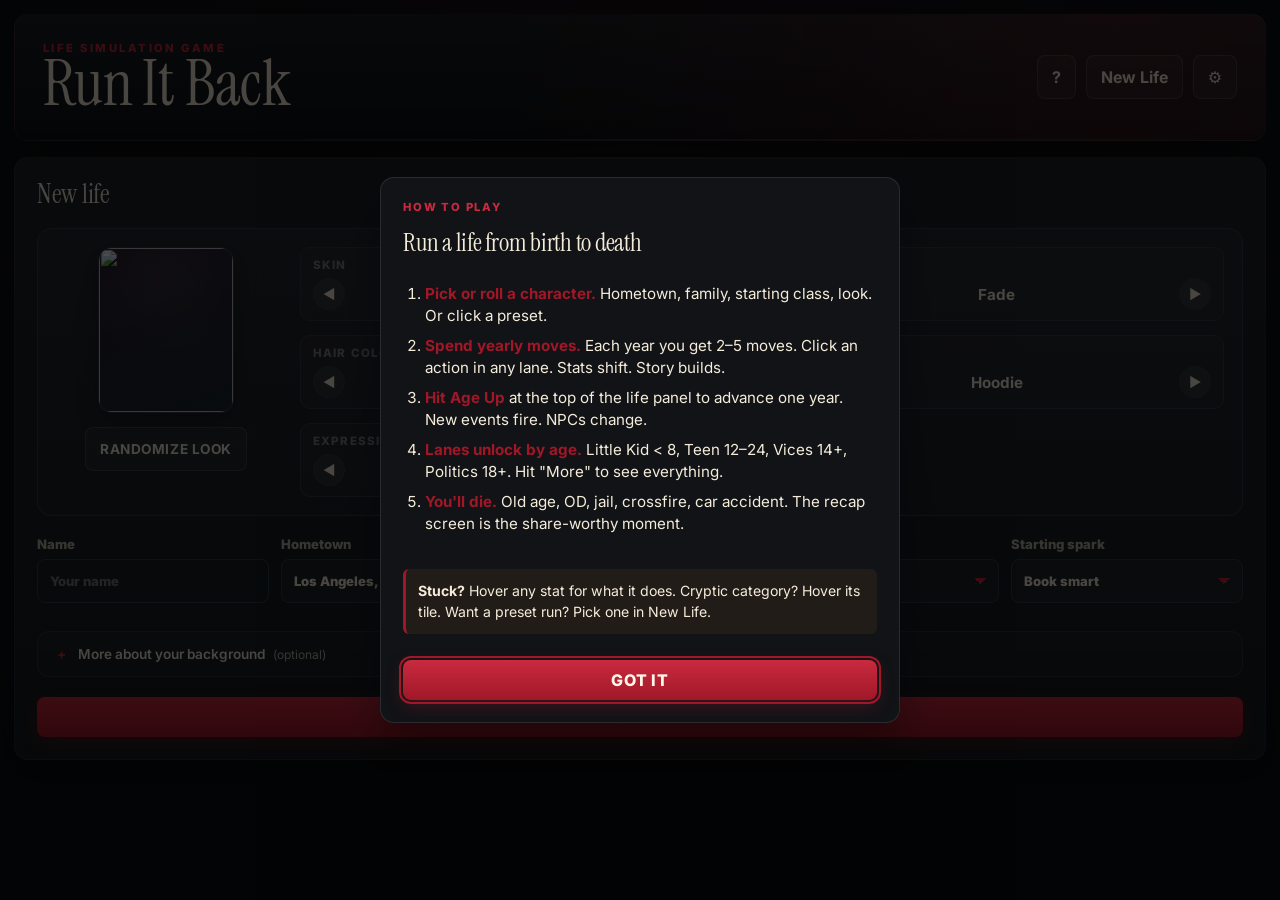
==== index.html @ e343f0e3 "init: Run It Back life-sim source Vanilla JS browser game (~16K LOC single file + new traits.js modu" ====
<!doctype html>
<html lang="en">
  <head>
    <meta charset="utf-8" />
    <meta name="viewport" content="width=device-width, initial-scale=1" />
    <meta name="theme-color" content="#181c20" />
    <link rel="manifest" href="manifest.webmanifest" />
    <link rel="apple-touch-icon" href="data:image/svg+xml;utf8,<svg xmlns='http://www.w3.org/2000/svg' viewBox='0 0 512 512'><rect width='512' height='512' fill='%23181c20'/><text x='256' y='320' text-anchor='middle' font-family='Georgia,serif' font-size='320' fill='%23e07a3a'>R</text></svg>" />
    <title>Run It Back</title>
    <link rel="preconnect" href="https://fonts.googleapis.com" />
    <link rel="preconnect" href="https://fonts.gstatic.com" crossorigin />
    <link rel="stylesheet" href="https://fonts.googleapis.com/css2?family=Instrument+Serif:ital@0;1&family=Inter:wght@400;500;600;700;800;900&display=swap" />
    <link rel="stylesheet" href="styles.css?v=run-it-back-1" />
  </head>
  <body>
    <div class="title-cinematic" id="titleCinematic" aria-hidden="true">
      <div class="title-cinematic-inner">
        <svg class="title-logo" viewBox="0 0 200 200" xmlns="http://www.w3.org/2000/svg" aria-hidden="true">
          <circle cx="100" cy="100" r="92" fill="none" stroke="#e07a3a" stroke-width="3" />
          <circle cx="100" cy="100" r="70" fill="none" stroke="#e07a3a" stroke-width="1.5" opacity="0.45" />
          <path d="M 60 130 L 100 60 L 140 130 Z" fill="none" stroke="#e07a3a" stroke-width="3" stroke-linejoin="round" />
          <circle cx="100" cy="100" r="6" fill="#e07a3a" />
        </svg>
        <p class="title-kicker">A life simulator</p>
        <h1 class="title-big">Run It Back</h1>
        <p class="title-sub">Spawn anywhere. Live til death. Screenshot it.</p>
      </div>
    </div>

    <main class="desktop-game" aria-label="Run It Back game">
      <header class="game-header">
        <div>
          <p id="statusLine">Life simulation game</p>
          <h1>Run It Back</h1>
        </div>
        <div class="header-actions">
          <button class="ghost" id="howToBtn" type="button" title="How to play" aria-label="How to play">?</button>
          <button class="ghost" id="resetBtn" type="button" title="Start a new life">New Life</button>
          <button class="ghost" id="settingsBtn" type="button" title="Settings" aria-label="Settings">⚙</button>
        </div>
      </header>

      <dialog id="howToDialog" class="how-to-dialog">
        <div class="dialog-body">
          <p class="kicker">How to play</p>
          <h2>Run a life from birth to death</h2>
          <ol class="how-to-steps">
            <li><strong>Pick or roll a character.</strong> Hometown, family, starting class, look. Or click a preset.</li>
            <li><strong>Spend yearly moves.</strong> Each year you get 2–5 moves. Click an action in any lane. Stats shift. Story builds.</li>
            <li><strong>Hit Age Up</strong> at the top of the life panel to advance one year. New events fire. NPCs change.</li>
            <li><strong>Lanes unlock by age.</strong> Little Kid &lt; 8, Teen 12–24, Vices 14+, Politics 18+. Hit "More" to see everything.</li>
            <li><strong>You'll die.</strong> Old age, OD, jail, crossfire, car accident. The recap screen is the share-worthy moment.</li>
          </ol>
          <p class="how-to-tip"><strong>Stuck?</strong> Hover any stat for what it does. Cryptic category? Hover its tile. Want a preset run? Pick one in New Life.</p>
          <form method="dialog" style="margin-top: 14px;">
            <button type="submit" class="primary wide">Got it</button>
          </form>
        </div>
      </dialog>

      <div class="first-year-hint" id="firstYearHint" hidden>
        <p>You're 0 years old. Click any action below to spend a move. Hit <strong>Age Up</strong> when you're ready for next year.</p>
        <button type="button" class="ghost" id="dismissHint">Got it</button>
      </div>

      <form class="creator board-card" id="creator">
        <div class="creator-copy">
          <h2>New life</h2>
        </div>

        <div class="creator-stage">
          <div class="creator-preview">
            <div class="portrait preview-portrait" id="previewPortrait" aria-hidden="true">
              <img class="portrait-img" id="previewPortraitImg" alt="" />
            </div>
            <button type="button" class="ghost randomize-btn" id="randomizeBtn" title="Randomize appearance">Randomize look</button>
          </div>

          <div class="creator-cyclers">
            <div class="cycler" data-input="skinInput">
              <p class="cycler-label">Skin</p>
              <div class="cycler-row">
                <button type="button" class="cycler-arrow" data-dir="-1" aria-label="Previous skin">◀</button>
                <span class="cycler-value" data-value-for="skinInput">Warm tan</span>
                <button type="button" class="cycler-arrow" data-dir="1" aria-label="Next skin">▶</button>
              </div>
            </div>
            <div class="cycler" data-input="hairInput">
              <p class="cycler-label">Hair</p>
              <div class="cycler-row">
                <button type="button" class="cycler-arrow" data-dir="-1" aria-label="Previous hair">◀</button>
                <span class="cycler-value" data-value-for="hairInput">Fade</span>
                <button type="button" class="cycler-arrow" data-dir="1" aria-label="Next hair">▶</button>
              </div>
            </div>
            <div class="cycler" data-input="hairColorInput">
              <p class="cycler-label">Hair color</p>
              <div class="cycler-row">
                <button type="button" class="cycler-arrow" data-dir="-1" aria-label="Previous hair color">◀</button>
                <span class="cycler-value" data-value-for="hairColorInput">Black plum</span>
                <button type="button" class="cycler-arrow" data-dir="1" aria-label="Next hair color">▶</button>
              </div>
            </div>
            <div class="cycler" data-input="outfitInput">
              <p class="cycler-label">Outfit</p>
              <div class="cycler-row">
                <button type="button" class="cycler-arrow" data-dir="-1" aria-label="Previous outfit">◀</button>
                <span class="cycler-value" data-value-for="outfitInput">Hoodie</span>
                <button type="button" class="cycler-arrow" data-dir="1" aria-label="Next outfit">▶</button>
              </div>
            </div>
            <div class="cycler" data-input="expressionInput">
              <p class="cycler-label">Expression</p>
              <div class="cycler-row">
                <button type="button" class="cycler-arrow" data-dir="-1" aria-label="Previous expression">◀</button>
                <span class="cycler-value" data-value-for="expressionInput">Chill</span>
                <button type="button" class="cycler-arrow" data-dir="1" aria-label="Next expression">▶</button>
              </div>
            </div>
          </div>
        </div>

        <div class="creator-fields">
          <label>
            Name
            <input id="nameInput" maxlength="18" placeholder="Your name" autocomplete="off" />
          </label>
          <label>
            Hometown
            <select id="homeInput">
              <optgroup label="USA">
                <option>Los Angeles, CA</option>
                <option>Hollywood, Los Angeles</option>
                <option>Compton, CA</option>
                <option>New York City, NY</option>
                <option>Brooklyn, NY</option>
                <option>The Bronx, NY</option>
                <option>Chicago, IL</option>
                <option>South Side, Chicago</option>
                <option>Atlanta, GA</option>
                <option>Miami, FL</option>
                <option>Houston, TX</option>
                <option>Las Vegas, NV</option>
                <option>Skid Row, Los Angeles</option>
              </optgroup>
              <optgroup label="Latin America">
                <option>Mexico City, Mexico</option>
                <option>Medellín, Colombia</option>
                <option>Rio de Janeiro, Brazil</option>
              </optgroup>
              <optgroup label="Europe">
                <option>London, UK</option>
                <option>Paris, France</option>
              </optgroup>
              <optgroup label="Asia & Middle East">
                <option>Tokyo, Japan</option>
                <option>Seoul, South Korea</option>
                <option>Dubai, UAE</option>
              </optgroup>
            </select>
          </label>
          <label>
            Identity
            <select id="identityInput">
              <option>Guy</option>
              <option>Girl</option>
              <option>Trans guy</option>
              <option>Trans girl</option>
              <option>Nonbinary</option>
              <option>Genderfluid</option>
              <option>Figuring it out</option>
            </select>
          </label>
          <label>
            Starting hand
            <select id="classInput">
              <option value="random">Roll the dice</option>
              <option value="nepo">Silver Spoon (trust fund baby)</option>
              <option value="comfortable">Comfortable (stable)</option>
              <option value="working">Working Class (real ones)</option>
              <option value="struggling">Struggling (broke, tight family)</option>
              <option value="survival">Survival (no safety net)</option>
            </select>
          </label>
          <label>
            Starting spark
            <select id="focusInput">
              <option value="smarts">Book smart</option>
              <option value="happiness">Sunny mood</option>
              <option value="health">Athletic</option>
              <option value="looks">Good looking</option>
              <option value="discipline">Disciplined</option>
            </select>
          </label>
        </div>

        <details class="creator-more">
          <summary>More about your background <span class="more-hint">(optional)</span></summary>
          <div class="creator-fields creator-fields-more">
          <label>
            Faith
            <select id="religionInput">
              <option value="none">None / Agnostic</option>
              <option value="christian">Christian</option>
              <option value="catholic">Catholic</option>
              <option value="muslim">Muslim</option>
              <option value="jewish">Jewish</option>
              <option value="hindu">Hindu</option>
              <option value="buddhist">Buddhist</option>
              <option value="spiritual">Spiritual / Not religious</option>
              <option value="atheist">Atheist</option>
            </select>
          </label>
          <label>
            Heritage
            <select id="heritageInput">
              <option value="mixed">Mixed / Don't say</option>
              <option value="black">Black / African-American</option>
              <option value="latino">Latino / Hispanic</option>
              <option value="white">White / European</option>
              <option value="east-asian">East Asian</option>
              <option value="south-asian">South Asian</option>
              <option value="middle-eastern">Middle Eastern / Arab</option>
              <option value="indigenous">Indigenous</option>
              <option value="caribbean">Caribbean</option>
              <option value="african">African (first-gen)</option>
            </select>
          </label>
          <label>
            Mom's work
            <select id="momJobInput">
              <option value="random">Roll</option>
              <option value="teacher">Teacher</option>
              <option value="nurse">Nurse</option>
              <option value="lawyer">Lawyer</option>
              <option value="entrepreneur">Entrepreneur</option>
              <option value="artist">Artist / Creative</option>
              <option value="executive">Corporate executive</option>
              <option value="service">Service worker</option>
              <option value="stay-home">Stay-at-home</option>
              <option value="absent">Absent</option>
            </select>
          </label>
          <label>
            Dad's work
            <select id="dadJobInput">
              <option value="random">Roll</option>
              <option value="laborer">Laborer / Trades</option>
              <option value="cop">Cop / Military</option>
              <option value="doctor">Doctor</option>
              <option value="entrepreneur">Entrepreneur</option>
              <option value="musician">Musician / Performer</option>
              <option value="executive">Corporate executive</option>
              <option value="service">Service worker</option>
              <option value="hustler">Street hustler</option>
              <option value="absent">Absent</option>
            </select>
          </label>
          </div>
        </details>

        <!-- hidden selects mirroring cycler values -->
        <div class="visually-hidden" aria-hidden="true">
          <select id="skinInput">
            <option value="skin-1">Warm tan</option>
            <option value="skin-2">Deep brown</option>
            <option value="skin-3">Golden brown</option>
            <option value="skin-4">Light peach</option>
            <option value="skin-5">Olive</option>
          </select>
          <select id="hairInput">
            <option value="fade">Fade</option>
            <option value="curls">Curls</option>
            <option value="bob">Bob</option>
            <option value="locs">Locs</option>
            <option value="buzz">Buzz</option>
            <option value="waves">Waves</option>
          </select>
          <select id="hairColorInput">
            <option value="#251927">Black plum</option>
            <option value="#1a1210">Jet black</option>
            <option value="#6b3f28">Brown</option>
            <option value="#c8923e">Blonde</option>
            <option value="#b54657">Red</option>
            <option value="#6f78ff">Blue</option>
          </select>
          <select id="outfitInput">
            <option value="hoodie">Hoodie</option>
            <option value="streetwear">Streetwear</option>
            <option value="preppy">Preppy</option>
            <option value="goth">Goth</option>
            <option value="sport">Sport</option>
            <option value="suit">Suit</option>
          </select>
          <select id="expressionInput">
            <option value="chill">Chill</option>
            <option value="smile">Smile</option>
            <option value="smirk">Smirk</option>
            <option value="serious">Serious</option>
            <option value="spark">Sparkly</option>
            <option value="oof">OOF (Roblox)</option>
            <option value="sigma">Sigma stare</option>
            <option value="cooked">Cooked</option>
            <option value="npc">NPC</option>
            <option value="caught">Caught in 4K</option>
            <option value="silly">Silly</option>
            <option value="evil">Evil</option>
            <option value="ltaken">L taken</option>
            <option value="sleepy">Sleepy</option>
          </select>
        </div>

        <button class="primary wide" type="submit">Begin Life</button>
      </form>

      <section class="play dashboard" id="play" hidden>
        <div class="first-life-hint" id="firstLifeHint" hidden>
          <strong>New here?</strong>
          <span>You get 5 moves per year. Pick actions from the categories below, then hit <em>Age Up</em>. Click any stat (Health, Smarts, etc.) to filter actions for that lane.</span>
          <button type="button" class="hint-close" id="firstLifeHintClose" aria-label="Dismiss">×</button>
        </div>
        <aside class="board-card character-panel">
          <section class="identity-card">
            <div class="portrait" aria-hidden="true">
              <img class="portrait-img" id="playerPortraitImg" alt="" />
            </div>
            <div class="identity-copy">
              <p class="kicker">Character</p>
              <h2 id="playerName">New Life</h2>
              <p id="playerBio">Create a character to begin.</p>
              <p id="lookDescriptor" class="look-descriptor"></p>
            </div>
          </section>
          <section class="looks-meter" id="looksMeter" aria-label="Looks meter"></section>
          <div class="mini-stats" id="miniStats"></div>
          <section class="stat-grid" id="meters" aria-label="Character stats"></section>
        </aside>

        <section class="board-card life-panel">
          <div class="location-strip" id="locationStrip">
            <div class="location-strip-inner">
              <p class="kicker">Living in</p>
              <h2 class="location-name" id="locationName">—</h2>
              <p class="location-vibe" id="locationVibe">—</p>
            </div>
            <div class="location-strip-meta" id="locationMeta"></div>
          </div>
          <div class="age-strip">
            <button class="age-button" id="ageBtn" type="button">
              <span>Age</span>
              <strong>+</strong>
            </button>
            <div>
              <p class="kicker">Current life</p>
              <h2 id="chapterTitle">Age 0</h2>
            </div>
          </div>
          <section class="canon-panel">
            <div class="section-title tight">
              <p class="kicker">Canon</p>
              <h2>Big Events</h2>
            </div>
            <ol class="canon-log" id="canonLog" aria-label="Big canon events" aria-live="polite"></ol>
          </section>
          <ol class="timeline" id="timeline" aria-label="Life timeline" aria-live="polite"></ol>
        </section>

        <section class="board-card command-panel">
          <div class="section-title">
            <p class="kicker">Choose your move</p>
            <h2>Activities</h2>
          </div>
          <section class="ai-chat" aria-label="Life AI chat">
            <div class="ai-head">
              <div>
                <p class="kicker">Life AI</p>
                <h3>Talk It Out</h3>
              </div>
              <span id="aiMood">Profile-aware</span>
            </div>
            <div class="ai-log" id="aiLog"></div>
            <form class="ai-form" id="aiForm">
              <input id="aiInput" maxlength="120" placeholder="Ask about school, hobbies, gangs, money..." autocomplete="off" />
              <button class="primary" id="aiSend" type="submit">Send</button>
            </form>
          </section>
          <div class="category-list" id="categoryList" role="tablist" aria-label="Activity categories"></div>
          <div class="activity-list" id="activityList" role="list" aria-label="Available actions"></div>
        </section>

        <section class="board-card assets-panel">
          <div class="section-title">
            <p class="kicker">Money, property, debt</p>
            <h2>Assets</h2>
          </div>
          <div id="assetsPanel"></div>
        </section>

        <section class="board-card people-panel">
          <div class="section-title">
            <p class="kicker">Family, friends, romance</p>
            <h2>People</h2>
          </div>
          <div class="people-list" id="relationships" role="list" aria-label="People in your life"></div>
        </section>
      </section>
    </main>

    <dialog id="choiceDialog">
      <div class="dialog-body">
        <p class="kicker" id="eventAge">A new year</p>
        <h2 id="eventTitle">Something happened</h2>
        <p id="eventText"></p>
        <div class="choice-list" id="choiceList"></div>
      </div>
    </dialog>

    <dialog id="lifeRecapDialog" class="life-recap">
      <div class="recap-card" id="recapCard">
        <div class="recap-header">
          <p class="recap-kicker">In memory of</p>
          <h1 class="recap-name" id="recapName">—</h1>
          <p class="recap-sub" id="recapSub">—</p>
        </div>
        <div class="recap-portrait-wrap">
          <img class="recap-portrait" id="recapPortrait" alt="" />
        </div>
        <div class="recap-cause" id="recapCause">—</div>
        <div class="recap-stats" id="recapStats"></div>
        <div class="recap-moments">
          <p class="recap-kicker">The story</p>
          <ol id="recapMoments"></ol>
        </div>
        <div class="recap-whatif" id="recapWhatIf"></div>
        <div class="recap-achievements" id="recapAchievements"></div>
        <p class="recap-footer" id="recapFooter">—</p>
        <div class="recap-brand">
          <span class="recap-brand-mark">RUN IT BACK</span>
          <span class="recap-brand-url">run-it-back-omega.vercel.app</span>
        </div>
        <div class="recap-actions">
          <button type="button" class="primary wide" id="recapNewLife">Start a new life</button>
          <button type="button" class="ghost wide" id="recapContinueLine" hidden>Continue family line →</button>
          <button type="button" class="ghost wide" id="recapScreenshot">Share recap →</button>
          <button type="button" class="ghost wide" id="recapShareSeed">Copy "same seed" link →</button>
        </div>
      </div>
    </dialog>

    <dialog id="hofDialog" class="npc-dialog">
      <div class="npc-card-body hof-body">
        <p class="recap-kicker">Hall of Fame</p>
        <h2>Past lives</h2>
        <div id="hofList"></div>
        <form method="dialog" style="margin-top: 14px;">
          <button type="submit" class="ghost wide">Close</button>
        </form>
      </div>
    </dialog>

    <dialog id="settingsDialog" class="npc-dialog">
      <div class="npc-card-body">
        <p class="recap-kicker">Settings</p>
        <h2>Run It Back</h2>

        <p class="settings-label">Save slots</p>
        <div class="slot-picker settings-slot-picker">
          <button class="ghost slot-btn" data-slot="0" type="button" title="Slot 1">L1</button>
          <button class="ghost slot-btn" data-slot="1" type="button" title="Slot 2">L2</button>
          <button class="ghost slot-btn" data-slot="2" type="button" title="Slot 3">L3</button>
        </div>

        <div class="npc-card-actions">
          <button class="ghost wide" id="hofBtn" type="button">★ Past lives</button>
          <button class="ghost wide" id="saveBtn" type="button">Save game</button>
          <button class="ghost wide" id="audioBtn" type="button">Sound: off</button>
          <button class="ghost wide" id="matureBtn" type="button">Mature: on</button>
        </div>

        <p class="settings-foot">Mature off filters out parties, drugs, sex, and graphic violence events.</p>

        <form method="dialog" style="margin-top: 14px;">
          <button type="submit" class="ghost wide">Close</button>
        </form>
      </div>
    </dialog>

    <dialog id="npcCardDialog" class="npc-dialog">
      <div class="npc-card-body">
        <p class="recap-kicker">Contact</p>
        <h2 id="npcCardName">—</h2>
        <p id="npcCardRole" class="npc-card-role">—</p>
        <p id="npcCardVibe" class="npc-card-vibe">—</p>
        <p id="npcCardBond" class="npc-card-bond">—</p>
        <div class="npc-card-actions">
          <button type="button" class="primary wide" id="npcCardCall">Call</button>
          <button type="button" class="ghost wide" id="npcCardText">Text</button>
          <button type="button" class="ghost wide" id="npcCardConfide">Confide in them</button>
          <button type="button" class="ghost wide" id="npcCardDayone">☆ Mark as day-one</button>
        </div>
        <form method="dialog" style="margin-top: 14px;">
          <button type="submit" class="ghost wide">Close</button>
        </form>
      </div>
    </dialog>

    <dialog id="ageGateDialog" class="age-gate">
      <div class="dialog-body age-gate-body">
        <p class="kicker">Heads up</p>
        <h2>This game gets adult.</h2>
        <p class="age-gate-copy">
          Run It Back simulates whole lives. That means drugs, parties, sex, violence, money, jail,
          and the consequences of all of it. Some scenes are graphic. Some get dark.
          If you're under 18, this isn't for you yet.
        </p>
        <div class="age-gate-actions">
          <button type="button" class="primary wide" id="ageGateConfirm">I'm 18+ — let me in</button>
          <button type="button" class="ghost wide" id="ageGateDeny">Take me back</button>
        </div>
        <p class="age-gate-footer">Choice saves locally. You won't see this every visit.</p>
      </div>
    </dialog>

    <script src="https://cdn.jsdelivr.net/npm/html2canvas@1.4.1/dist/html2canvas.min.js"></script>
    <script src="traits.js?v=run-it-back-traits-1"></script>
    <script src="app.js?v=run-it-back-2"></script>
  </body>
</html>
---- styles.css ----
:root {
  color-scheme: dark;
  --page: #0e1115;
  --panel: #181c20;
  --panel-2: #1f242a;
  --panel-3: #262d33;
  --line: #353e47;
  --ink: #f5ecda;
  --muted: #b8b3a3;
  --soft: #7d8088;
  --orange: #a01828;
  --orange-2: #c92a3f;
  --green: #6a8c5a;
  --green-2: #2f6b59;
  --yellow: #e5b94c;
  --blue: #4f7ec7;
  --red: #a8312e;
  --serif: "Instrument Serif", "Cormorant Garamond", "EB Garamond", Georgia, serif;
  --shadow: 0 24px 70px rgba(0, 0, 0, 0.55);
  font-family: Inter, ui-sans-serif, system-ui, -apple-system, BlinkMacSystemFont, "Segoe UI", sans-serif;
}

* {
  box-sizing: border-box;
}

[hidden] {
  display: none !important;
}

body {
  position: relative;
  min-height: 100vh;
  margin: 0;
  background:
    radial-gradient(ellipse at 50% -10%, rgba(160, 24, 40, 0.12), transparent 40rem),
    linear-gradient(180deg, #0c1014 0%, var(--page) 30%, #090c10 100%);
  color: var(--ink);
}

body::before {
  position: fixed;
  inset: 0;
  z-index: -1;
  content: "";
  background:
    linear-gradient(90deg, rgba(255, 255, 255, 0.035) 1px, transparent 1px),
    linear-gradient(0deg, rgba(255, 255, 255, 0.025) 1px, transparent 1px);
  background-size: 42px 42px;
  mask-image: linear-gradient(180deg, rgba(0, 0, 0, 0.75), transparent 78%);
  animation: driftGrid 18s linear infinite;
}

button,
input,
select {
  font: inherit;
}

button {
  min-height: 40px;
  border: 0;
  border-radius: 8px;
  cursor: pointer;
  color: inherit;
  transition: transform 160ms ease, border-color 160ms ease, background 160ms ease, box-shadow 160ms ease;
}

button:not(:disabled):hover {
  transform: translateY(-1px);
}

button:not(:disabled):active {
  transform: translateY(1px);
}

button:disabled {
  cursor: not-allowed;
  opacity: 0.45;
}

input,
select {
  width: 100%;
  min-height: 44px;
  border: 1px solid var(--line);
  border-radius: 8px;
  background: #171f20;
  color: var(--ink);
  padding: 0 12px;
}

h1,
h2,
p {
  margin: 0;
}

h1 {
  font-family: var(--serif);
  font-weight: 400;
  font-size: clamp(2.4rem, 5vw, 5.2rem);
  line-height: 0.92;
  letter-spacing: -0.01em;
}

h2 {
  font-family: var(--serif);
  font-weight: 400;
  font-size: 1.55rem;
  letter-spacing: -0.005em;
}

.kicker,
#statusLine {
  font-family: Inter, sans-serif;
}

.desktop-game {
  width: min(1480px, 100%);
  margin: 0 auto;
  padding: 12px;
}

.game-header {
  position: relative;
  display: flex;
  align-items: center;
  justify-content: space-between;
  gap: 18px;
  min-height: 110px;
  padding: 22px 24px;
  border: 1px solid rgba(255, 255, 255, 0.06);
  border-radius: 14px;
  background:
    radial-gradient(circle at 88% 0%, rgba(201, 42, 63, 0.22), transparent 55%),
    linear-gradient(180deg, rgba(255, 255, 255, 0.03), rgba(255, 255, 255, 0)),
    linear-gradient(180deg, #14181d, #0d1014);
  box-shadow: var(--shadow);
  overflow: hidden;
}

.game-header::after {
  position: absolute;
  inset: auto 0 0 0;
  height: 1px;
  content: "";
  background: linear-gradient(90deg, transparent, rgba(160, 24, 40, 0.6), transparent);
}

.game-header h1 {
  color: var(--ink);
  text-shadow: 0 2px 12px rgba(0, 0, 0, 0.4);
}

#statusLine,
.kicker {
  color: var(--orange-2);
  font-size: 0.7rem;
  font-weight: 800;
  letter-spacing: 0.18em;
  text-transform: uppercase;
}

.header-actions {
  display: flex;
  gap: 10px;
}

.ghost {
  border: 1px solid rgba(255, 255, 255, 0.18);
  background: rgba(18, 22, 23, 0.28);
  padding: 0 14px;
  font-weight: 900;
}

.primary {
  background: linear-gradient(180deg, var(--orange-2), var(--orange));
  color: #fff8ea;
  font-weight: 800;
  letter-spacing: 0.04em;
  text-transform: uppercase;
  box-shadow: 0 6px 20px rgba(160, 24, 40, 0.35);
}

.primary:hover {
  background: linear-gradient(180deg, #d4395a, #7a0f1e);
}

.wide {
  width: 100%;
}

.board-card {
  position: relative;
  overflow: hidden;
  border: 1px solid rgba(255, 255, 255, 0.06);
  border-radius: 14px;
  background: linear-gradient(180deg, rgba(31, 36, 42, 0.85), rgba(24, 28, 32, 0.95));
  box-shadow: 0 12px 40px rgba(0, 0, 0, 0.35);
}

.board-card::before {
  position: absolute;
  inset: 0 0 auto;
  height: 1px;
  content: "";
  background: linear-gradient(90deg, transparent, rgba(255, 255, 255, 0.08), transparent);
}

.creator {
  display: grid;
  grid-template-columns: 1fr;
  gap: 20px;
  margin-top: 16px;
  padding: 22px;
}

.creator-copy {
  text-align: left;
}

.creator-copy h2 {
  font-size: 1.7rem;
  line-height: 1.05;
}

.creator-sub {
  margin-top: 6px;
  color: var(--muted);
  font-size: 0.9rem;
}

.creator-stage {
  display: grid;
  grid-template-columns: 220px 1fr;
  gap: 24px;
  padding: 18px;
  background: linear-gradient(180deg, rgba(255, 255, 255, 0.04), rgba(255, 255, 255, 0.02));
  border: 1px solid var(--line);
  border-radius: 14px;
}

.creator-preview {
  display: flex;
  flex-direction: column;
  align-items: center;
  gap: 14px;
}

.preview-portrait {
  width: 220px;
  height: 220px;
  border-radius: 16px;
}

.randomize-btn {
  background: rgba(255, 255, 255, 0.06);
  border: 1px solid var(--line);
  color: var(--ink);
  padding: 8px 14px;
  font-size: 0.85rem;
  font-weight: 700;
  letter-spacing: 0.04em;
  text-transform: uppercase;
}

.randomize-btn:hover {
  background: rgba(255, 255, 255, 0.1);
  border-color: var(--orange);
}

.creator-cyclers {
  display: grid;
  grid-template-columns: 1fr 1fr;
  gap: 14px;
  align-content: start;
}

.preset-row {
  grid-column: 1 / -1;
  margin: 8px 0 4px;
}

.how-to-dialog {
  background: #111317;
  border: 1px solid rgba(255, 255, 255, 0.1);
  color: var(--ink, #f5f5f5);
  border-radius: 14px;
  max-width: 520px;
  padding: 22px;
}

.how-to-dialog::backdrop {
  background: rgba(0, 0, 0, 0.7);
}

.how-to-steps {
  margin: 12px 0 6px;
  padding-left: 22px;
  display: flex;
  flex-direction: column;
  gap: 8px;
  font-size: 0.95rem;
  line-height: 1.45;
}

.how-to-steps li strong {
  color: var(--orange, #e07a3a);
}

.how-to-tip {
  margin: 16px 0 0;
  padding: 12px;
  background: rgba(224, 122, 58, 0.08);
  border-left: 3px solid var(--orange, #e07a3a);
  border-radius: 6px;
  font-size: 0.88rem;
  line-height: 1.45;
}

.first-year-hint {
  position: sticky;
  top: 0;
  z-index: 50;
  display: flex;
  align-items: center;
  justify-content: space-between;
  gap: 12px;
  margin: 8px 0;
  padding: 12px 16px;
  background: linear-gradient(90deg, rgba(224, 122, 58, 0.14), rgba(224, 122, 58, 0.04));
  border: 1px solid rgba(224, 122, 58, 0.3);
  border-radius: 10px;
  font-size: 0.9rem;
}

.first-year-hint strong {
  color: var(--orange, #e07a3a);
}

.first-year-hint button {
  flex-shrink: 0;
}

.recap-spine {
  margin: 14px 0;
  padding: 16px;
  background: linear-gradient(135deg, rgba(224, 122, 58, 0.16), rgba(224, 122, 58, 0.04));
  border: 1px solid rgba(224, 122, 58, 0.34);
  border-radius: 10px;
  text-align: center;
}

.recap-spine .kicker {
  margin: 0 0 6px;
  font-size: 0.72rem;
  letter-spacing: 0.12em;
  text-transform: uppercase;
  color: rgba(224, 122, 58, 0.9);
}

.recap-spine h3 {
  margin: 0;
  font-family: "Instrument Serif", Georgia, serif;
  font-style: italic;
  font-size: 1.55rem;
  line-height: 1.25;
  color: #f5f5f5;
}

.recap-spine-age {
  margin: 8px 0 0;
  font-size: 0.84rem;
  color: rgba(255, 255, 255, 0.55);
}

.recap-tragic {
  background: linear-gradient(180deg, #1a0a14 0%, #0a0506 100%);
  border-color: rgba(180, 60, 80, 0.4);
}
.recap-tragic .recap-spine {
  background: linear-gradient(135deg, rgba(180, 60, 80, 0.2), rgba(180, 60, 80, 0.05));
  border-color: rgba(180, 60, 80, 0.4);
}
.recap-tragic .recap-spine .kicker {
  color: rgba(220, 100, 120, 0.95);
}
.recap-tragic .recap-name {
  color: #f4d9de;
}

.recap-violent {
  background: linear-gradient(180deg, #0a0808 0%, #1d0a08 100%);
  border-color: rgba(140, 50, 30, 0.5);
}
.recap-violent .recap-spine {
  background: linear-gradient(135deg, rgba(220, 60, 30, 0.18), rgba(40, 8, 4, 0.6));
  border-color: rgba(220, 60, 30, 0.5);
}
.recap-violent .recap-spine .kicker {
  color: rgba(255, 110, 60, 0.95);
}
.recap-violent .recap-portrait {
  filter: contrast(1.05) saturate(0.85);
}

.recap-peaceful {
  background: linear-gradient(180deg, #0e1518 0%, #1a2228 100%);
  border-color: rgba(120, 180, 160, 0.32);
}
.recap-peaceful .recap-spine {
  background: linear-gradient(135deg, rgba(140, 200, 180, 0.16), rgba(140, 200, 180, 0.04));
  border-color: rgba(140, 200, 180, 0.32);
}
.recap-peaceful .recap-spine .kicker {
  color: rgba(160, 220, 200, 0.9);
}

.recap-legacy {
  background: linear-gradient(180deg, #18130a 0%, #0c0905 100%);
  border-color: rgba(220, 180, 90, 0.4);
}
.recap-legacy .recap-spine {
  background: linear-gradient(135deg, rgba(220, 180, 90, 0.18), rgba(120, 90, 30, 0.05));
  border-color: rgba(220, 180, 90, 0.4);
}
.recap-legacy .recap-spine .kicker {
  color: rgba(230, 200, 120, 0.95);
  letter-spacing: 0.18em;
}
.recap-legacy .recap-name {
  font-family: "Instrument Serif", Georgia, serif;
}

.recap-wild {
  background: linear-gradient(180deg, #160a18 0%, #0a0510 100%);
  border-color: rgba(180, 100, 220, 0.4);
}
.recap-wild .recap-spine {
  background: linear-gradient(135deg, rgba(180, 100, 220, 0.18), rgba(40, 20, 60, 0.4));
  border-color: rgba(180, 100, 220, 0.4);
}
.recap-wild .recap-spine .kicker {
  color: rgba(210, 140, 240, 0.95);
}

.meta-row {
  margin: 14px 0 6px;
  padding: 12px;
  background: rgba(255, 255, 255, 0.03);
  border: 1px solid rgba(255, 255, 255, 0.08);
  border-radius: 10px;
}

.meta-stats {
  margin-bottom: 8px;
  font-size: 0.84rem;
  color: rgba(255, 255, 255, 0.7);
}

.meta-stats strong {
  color: var(--orange, #e07a3a);
}

.meta-unlocks {
  display: flex;
  flex-wrap: wrap;
  gap: 6px;
}

.meta-chip {
  display: inline-flex;
  align-items: center;
  padding: 4px 10px;
  border-radius: 999px;
  font-size: 0.74rem;
  border: 1px solid rgba(255, 255, 255, 0.1);
}

.meta-chip.on {
  background: rgba(224, 122, 58, 0.14);
  color: #f5d2b8;
  border-color: rgba(224, 122, 58, 0.35);
}

.meta-chip.off {
  background: rgba(255, 255, 255, 0.04);
  color: rgba(255, 255, 255, 0.45);
}

.save-toast {
  position: fixed;
  bottom: 24px;
  left: 50%;
  transform: translateX(-50%) translateY(20px);
  background: #0a0c0f;
  color: #f5f5f5;
  padding: 10px 18px;
  border-radius: 999px;
  border: 1px solid rgba(255, 255, 255, 0.12);
  font-size: 0.84rem;
  opacity: 0;
  pointer-events: none;
  transition: opacity 0.2s ease, transform 0.2s ease;
  z-index: 1000;
}

.save-toast.show {
  opacity: 1;
  transform: translateX(-50%) translateY(0);
}

.save-toast-error {
  background: #2a0e0e;
  border-color: rgba(220, 60, 50, 0.5);
  color: #ffd2cb;
}

.title-logo {
  display: block;
  width: 88px;
  height: 88px;
  margin: 0 auto 18px;
  opacity: 0.95;
  filter: drop-shadow(0 4px 12px rgba(224, 122, 58, 0.35));
}

@media (prefers-reduced-motion: no-preference) {
  .title-logo {
    animation: breathe 4s ease-in-out infinite;
  }
}

.preset-picker {
  display: grid;
  grid-template-columns: repeat(auto-fill, minmax(170px, 1fr));
  gap: 8px;
  margin-top: 8px;
}

.preset-chip {
  display: flex;
  flex-direction: column;
  gap: 4px;
  text-align: left;
  background: rgba(255, 255, 255, 0.04);
  border: 1px solid rgba(255, 255, 255, 0.08);
  border-radius: 10px;
  padding: 10px 12px;
  color: var(--ink);
  cursor: pointer;
  transition: border-color 0.15s ease, background 0.15s ease, transform 0.05s ease;
}

.preset-chip:hover {
  border-color: var(--orange);
  background: rgba(224, 122, 58, 0.08);
}

.preset-chip:active {
  transform: translateY(1px);
}

.preset-chip strong {
  font-size: 0.92rem;
  font-weight: 700;
  color: var(--ink);
}

.preset-chip span {
  font-size: 0.74rem;
  color: rgba(255, 255, 255, 0.6);
  line-height: 1.3;
}

.cycler {
  display: flex;
  flex-direction: column;
  gap: 6px;
  padding: 10px 12px;
  border: 1px solid var(--line);
  border-radius: 10px;
  background: rgba(255, 255, 255, 0.025);
}

.cycler-label {
  color: var(--soft);
  font-size: 0.72rem;
  font-weight: 800;
  letter-spacing: 0.1em;
  text-transform: uppercase;
}

.cycler-row {
  display: grid;
  grid-template-columns: 32px 1fr 32px;
  align-items: center;
  gap: 6px;
}

.cycler-arrow {
  width: 32px;
  height: 32px;
  min-height: 32px;
  padding: 0;
  border-radius: 50%;
  background: rgba(255, 255, 255, 0.06);
  border: 1px solid var(--line);
  color: var(--ink);
  font-size: 0.85rem;
  display: flex;
  align-items: center;
  justify-content: center;
  cursor: pointer;
  transition: transform 120ms ease, background 120ms ease, border-color 120ms ease;
}

.cycler-arrow:hover {
  background: var(--orange);
  border-color: var(--orange);
  color: #fff;
}

.cycler-arrow:active {
  transform: scale(0.92);
}

.cycler-value {
  text-align: center;
  font-weight: 700;
  font-size: 0.95rem;
  color: var(--ink);
}

.creator-fields {
  display: grid;
  grid-template-columns: repeat(auto-fit, minmax(180px, 1fr));
  gap: 12px;
}

.visually-hidden {
  position: absolute;
  width: 1px;
  height: 1px;
  overflow: hidden;
  clip: rect(0 0 0 0);
  white-space: nowrap;
  pointer-events: none;
}

@media (max-width: 720px) {
  .creator-stage {
    grid-template-columns: 1fr;
  }
  .creator-preview {
    align-items: center;
  }
  .creator-cyclers {
    grid-template-columns: 1fr;
  }
}

label {
  display: grid;
  gap: 7px;
  color: var(--muted);
  font-size: 0.82rem;
  font-weight: 850;
}

.dashboard {
  display: grid;
  grid-template-columns: minmax(240px, 300px) minmax(260px, 1.15fr) minmax(270px, 0.95fr);
  grid-template-areas:
    "character life command"
    "character assets people";
  gap: 10px;
  align-items: start;
  margin-top: 16px;
}

.character-panel {
  position: sticky;
  top: 18px;
  grid-area: character;
  padding: 14px;
}

.life-panel {
  grid-area: life;
  min-height: 580px;
  padding: 14px;
}

.location-strip {
  display: flex;
  justify-content: space-between;
  align-items: center;
  gap: 16px;
  margin-bottom: 14px;
  padding: 16px 18px;
  border: 1px solid rgba(255, 255, 255, 0.08);
  border-radius: 12px;
  background:
    radial-gradient(circle at 12% 50%, rgba(216, 91, 63, 0.18), transparent 55%),
    radial-gradient(circle at 92% 50%, rgba(121, 169, 255, 0.15), transparent 60%),
    linear-gradient(180deg, #1d262a 0%, #131a1c 100%);
}

.location-strip-inner {
  display: flex;
  flex-direction: column;
  gap: 4px;
  flex: 1;
  min-width: 0;
}

.location-name {
  font-size: 1.4rem;
  font-weight: 800;
  letter-spacing: -0.01em;
}

.location-vibe {
  color: var(--muted);
  font-size: 0.86rem;
  line-height: 1.4;
}

.location-strip-meta {
  display: flex;
  gap: 8px;
  flex-wrap: wrap;
  justify-content: flex-end;
}

.loc-tag {
  display: inline-flex;
  align-items: center;
  gap: 6px;
  padding: 6px 10px;
  border-radius: 999px;
  background: rgba(255, 255, 255, 0.05);
  border: 1px solid rgba(255, 255, 255, 0.08);
  font-size: 0.74rem;
  font-weight: 700;
  letter-spacing: 0.05em;
  text-transform: uppercase;
}

.loc-tag.tag-class {
  background: rgba(240, 201, 79, 0.12);
  border-color: rgba(240, 201, 79, 0.3);
  color: #f0c94f;
}

.loc-tag.tag-money {
  background: rgba(102, 173, 91, 0.12);
  border-color: rgba(102, 173, 91, 0.3);
  color: #9ed68f;
}

.loc-tag.tag-age {
  background: rgba(121, 169, 255, 0.12);
  border-color: rgba(121, 169, 255, 0.3);
  color: #a5c6ff;
}

@media (max-width: 720px) {
  .location-strip {
    flex-direction: column;
    align-items: flex-start;
  }
  .location-strip-meta {
    justify-content: flex-start;
  }
}

.command-panel {
  grid-area: command;
  padding: 14px;
}

.assets-panel {
  grid-area: assets;
  padding: 14px;
}

.people-panel {
  grid-area: people;
  padding: 14px;
}

.identity-card {
  display: grid;
  grid-template-columns: 128px 1fr;
  gap: 14px;
  align-items: center;
}

.portrait {
  position: relative;
  width: 128px;
  height: 128px;
  border-radius: 14px;
  background:
    radial-gradient(circle at 50% 20%, rgba(255, 255, 255, 0.10), transparent 55%),
    linear-gradient(160deg, #2a1f2e, #1a2730);
  overflow: hidden;
  box-shadow: inset 0 0 0 1px rgba(255, 255, 255, 0.06), 0 8px 22px rgba(0, 0, 0, 0.3);
}

.portrait-img {
  display: block;
  width: 100%;
  height: 100%;
  object-fit: cover;
  object-position: center top;
}

.portrait--jail {
  background:
    radial-gradient(circle at 50% 20%, rgba(255, 200, 100, 0.10), transparent 55%),
    linear-gradient(160deg, #1a1410, #0e0a08);
}

.portrait--jail::before {
  content: "";
  position: absolute;
  inset: 0;
  z-index: 10;
  pointer-events: none;
  background-image: repeating-linear-gradient(
    to right,
    rgba(34, 26, 20, 0) 0px,
    rgba(34, 26, 20, 0) 14px,
    rgba(20, 14, 10, 0.92) 14px,
    rgba(60, 42, 30, 0.92) 16px,
    rgba(20, 14, 10, 0.92) 18px,
    rgba(34, 26, 20, 0) 20px,
    rgba(34, 26, 20, 0) 34px
  );
  mix-blend-mode: normal;
}

.portrait--jail::after {
  content: "";
  position: absolute;
  inset: 0;
  z-index: 11;
  pointer-events: none;
  box-shadow: inset 0 0 38px rgba(0, 0, 0, 0.7);
}

.face {
  position: absolute;
  z-index: 2;
  left: 34px;
  top: 34px;
  width: 62px;
  height: 74px;
  border-radius: 42% 42% 48% 48%;
  background: var(--skin);
  box-shadow: inset 0 -9px color-mix(in srgb, var(--skin-shadow) 48%, transparent);
}

.hair {
  position: absolute;
  z-index: 4;
  left: 28px;
  top: 19px;
  width: 76px;
  height: 36px;
  border-radius: 24px 24px 8px 8px;
  background: var(--hair-color);
  box-shadow: 0 8px 0 -2px color-mix(in srgb, var(--hair-color) 78%, #000);
}

.avatar-body {
  position: absolute;
  z-index: 1;
  left: 22px;
  bottom: -8px;
  width: 84px;
  height: 66px;
  border-radius: 34px 34px 12px 12px;
  background:
    linear-gradient(90deg, rgba(255, 255, 255, 0.16), transparent 46%),
    var(--fit);
  box-shadow: inset 0 -12px rgba(0, 0, 0, 0.18);
}

.avatar-body::before {
  position: absolute;
  left: 28px;
  top: -18px;
  width: 28px;
  height: 24px;
  border-radius: 0 0 12px 12px;
  content: "";
  background: var(--skin);
  box-shadow: inset 0 -5px color-mix(in srgb, var(--skin-shadow) 34%, transparent);
}

.avatar-body::after {
  position: absolute;
  left: 9px;
  right: 9px;
  top: 18px;
  height: 5px;
  border-radius: 999px;
  content: "";
  background: rgba(255, 255, 255, 0.28);
}

.eyes,
.eyes::after {
  position: absolute;
  z-index: 5;
  width: 6px;
  height: 6px;
  border-radius: 50%;
  background: #171a20;
}

.eyes {
  left: 50px;
  top: 64px;
}

.eyes::after {
  content: "";
  left: 22px;
}

.mouth {
  position: absolute;
  z-index: 5;
  left: 55px;
  top: 90px;
  width: 18px;
  height: 8px;
  border-bottom: 3px solid #784451;
  border-radius: 0 0 18px 18px;
}

.nose {
  position: absolute;
  z-index: 5;
  left: 62px;
  top: 73px;
  width: 6px;
  height: 12px;
  border-right: 2px solid color-mix(in srgb, var(--skin-shadow) 58%, transparent);
  border-radius: 50%;
}

.accessory {
  position: absolute;
  z-index: 6;
  left: 42px;
  top: 61px;
  width: 48px;
  height: 13px;
  border: 2px solid transparent;
  border-radius: 999px;
  display: none;
}

.accessory::before,
.accessory::after {
  display: none;
  content: none;
}

.accessory::before { left: 0; }
.accessory::after { right: 0; }

.portrait.hair-curls .hair {
  left: 25px;
  top: 16px;
  width: 78px;
  height: 48px;
  border-radius: 50% 50% 24px 24px;
  background:
    radial-gradient(circle at 12px 12px, var(--hair-color) 0 11px, transparent 12px),
    radial-gradient(circle at 30px 8px, var(--hair-color) 0 13px, transparent 14px),
    radial-gradient(circle at 51px 12px, var(--hair-color) 0 12px, transparent 13px),
    radial-gradient(circle at 62px 26px, var(--hair-color) 0 11px, transparent 12px),
    var(--hair-color);
}

.portrait.hair-bob .hair {
  left: 25px;
  top: 21px;
  width: 78px;
  height: 70px;
  border-radius: 28px 28px 20px 20px;
  clip-path: polygon(0 0, 100% 0, 92% 100%, 8% 100%);
}

.portrait.hair-locs .hair {
  left: 24px;
  top: 17px;
  width: 82px;
  height: 78px;
  border-radius: 26px 26px 18px 18px;
  background:
    repeating-linear-gradient(90deg, var(--hair-color) 0 6px, color-mix(in srgb, var(--hair-color) 64%, #000) 6px 9px);
  clip-path: polygon(0 0, 100% 0, 96% 100%, 78% 80%, 62% 100%, 48% 82%, 32% 100%, 18% 80%, 4% 100%);
}

.portrait.hair-buzz .hair {
  left: 37px;
  top: 26px;
  width: 54px;
  height: 22px;
  border-radius: 50% 50% 8px 8px;
}

.portrait.hair-waves .hair {
  left: 29px;
  top: 23px;
  width: 70px;
  height: 30px;
  background:
    repeating-radial-gradient(ellipse at 18px 12px, var(--hair-color) 0 6px, color-mix(in srgb, var(--hair-color) 70%, #fff) 7px 8px);
}

.portrait.exp-smirk .mouth {
  width: 23px;
  transform: rotate(-8deg);
}

.portrait.exp-serious .mouth {
  height: 3px;
  border-bottom-width: 2px;
  border-radius: 999px;
}

.portrait.exp-spark .eyes,
.portrait.exp-spark .eyes::after {
  width: 8px;
  height: 8px;
  background: radial-gradient(circle, #fff 0 1px, #171a20 2px 100%);
}

.portrait.exp-spark .accessory {
  display: block;
  border-color: rgba(240, 201, 79, 0.8);
}

.portrait.exp-serious .accessory::before,
.portrait.exp-serious .accessory::after {
  display: none;
}

.portrait.hair-fade .hair {
  left: 35px;
  top: 24px;
  width: 58px;
  height: 24px;
  border-radius: 50% 50% 10px 10px;
}

.portrait.fit-streetwear .avatar-body { --fit: #5a67ff; }
.portrait.fit-preppy .avatar-body { --fit: #f0c94f; }
.portrait.fit-goth .avatar-body { --fit: #19161d; }
.portrait.fit-sport .avatar-body { --fit: #66ad5b; }
.portrait.fit-suit .avatar-body { --fit: #28364f; }

.looks-meter {
  display: grid;
  gap: 8px;
  margin-top: 14px;
  padding: 12px;
  border: 1px solid rgba(240, 201, 79, 0.34);
  border-radius: 8px;
  background: linear-gradient(135deg, rgba(240, 201, 79, 0.13), rgba(121, 169, 255, 0.08));
}

.looks-meter .score-row {
  display: flex;
  align-items: end;
  justify-content: space-between;
  gap: 10px;
}

.looks-meter strong {
  font-size: 2rem;
  line-height: 0.9;
}

.looks-meter span {
  color: var(--muted);
  font-size: 0.78rem;
  font-weight: 850;
}

.identity-copy {
  min-width: 0;
}

.identity-copy h2 {
  margin-top: 3px;
  font-size: 1.55rem;
}

.identity-copy p {
  color: var(--muted);
  line-height: 1.35;
}

.mini-stats {
  display: grid;
  grid-template-columns: 1fr 1fr;
  gap: 8px;
  margin-top: 14px;
}

.chip {
  border: 1px solid rgba(255, 255, 255, 0.12);
  border-radius: 8px;
  background: rgba(255, 255, 255, 0.07);
  padding: 8px 9px;
  color: var(--muted);
  font-size: 0.78rem;
  font-weight: 800;
}

.stat-grid {
  display: grid;
  gap: 9px;
  margin-top: 14px;
}

.meter,
.asset-card,
.action-card,
.person-card,
.category-button {
  border: 1px solid var(--line);
  border-radius: 8px;
  background: var(--panel-2);
}

.meter {
  padding: 10px;
}

.meter-label {
  display: flex;
  justify-content: space-between;
  gap: 10px;
  margin-bottom: 7px;
  font-size: 0.84rem;
  font-weight: 900;
}

.meter-label span {
  color: var(--muted);
}

.track {
  height: 9px;
  overflow: hidden;
  border-radius: 999px;
  background: rgba(0, 0, 0, 0.32);
}

.fill {
  height: 100%;
  border-radius: inherit;
  background: linear-gradient(90deg, #9be1b2, var(--yellow));
  transition: width 160ms ease;
}

.age-strip {
  display: grid;
  grid-template-columns: 112px 1fr;
  align-items: center;
  gap: 14px;
  margin-bottom: 12px;
  padding-bottom: 12px;
  border-bottom: 1px solid rgba(255, 255, 255, 0.09);
}

.age-button {
  display: grid;
  place-items: center;
  width: 104px;
  height: 104px;
  border: 5px solid rgba(255, 255, 255, 0.76);
  border-radius: 50%;
  background: linear-gradient(180deg, #71be54, #458f39);
  color: white;
  box-shadow: 0 4px 0 rgba(0, 0, 0, 0.24);
  animation: breathe 2.4s ease-in-out infinite;
}

.age-button span {
  font-size: 0.82rem;
  font-weight: 900;
}

.age-button strong {
  margin-top: -12px;
  font-size: 3rem;
  line-height: 1;
}

.timeline {
  display: grid;
  max-height: 470px;
  margin: 0;
  padding: 0;
  overflow: auto;
  list-style: none;
}

.timeline li {
  display: grid;
  grid-template-columns: 58px 1fr;
  gap: 12px;
  padding: 11px 0;
  border-bottom: 1px solid rgba(255, 255, 255, 0.08);
  color: var(--muted);
  line-height: 1.35;
  animation: logIn 220ms ease both;
}

.timeline strong {
  color: var(--ink);
}

.timeline b {
  color: var(--yellow);
}

.section-title {
  margin-bottom: 10px;
}

.section-title.tight {
  margin-bottom: 8px;
}

.canon-panel {
  margin-bottom: 12px;
  padding: 12px;
  border: 1px solid rgba(240, 201, 79, 0.24);
  border-radius: 8px;
  background: rgba(0, 0, 0, 0.16);
}

.canon-log {
  display: grid;
  gap: 7px;
  max-height: 132px;
  margin: 0;
  padding: 0;
  overflow: auto;
  list-style: none;
}

.canon-log li {
  display: grid;
  grid-template-columns: 44px 1fr;
  gap: 9px;
  color: var(--muted);
  font-size: 0.82rem;
  line-height: 1.32;
}

.canon-log strong {
  color: var(--yellow);
}

.category-list {
  display: grid;
  grid-template-columns: repeat(2, minmax(0, 1fr));
  gap: 8px;
  margin-bottom: 10px;
}

.category-button {
  display: grid;
  gap: 4px;
  min-height: 66px;
  padding: 10px;
  text-align: left;
  font-weight: 850;
}

.category-button::before {
  width: 28px;
  height: 4px;
  border-radius: 999px;
  content: "";
  background: linear-gradient(90deg, var(--yellow), var(--orange));
}

.category-button.active {
  border-color: rgba(240, 201, 79, 0.85);
  background: #40513f;
}

.category-button span,
.action-card small,
.asset-card span,
.person-card span {
  color: var(--muted);
  font-size: 0.78rem;
  line-height: 1.35;
}

.activity-list,
.people-list,
.asset-stack {
  display: grid;
  gap: 8px;
}

.activity-list {
  max-height: 460px;
  overflow: auto;
}

.action-card,
.person-card,
.asset-card {
  display: grid;
  gap: 7px;
  width: 100%;
  padding: 11px;
  text-align: left;
}

.action-card {
  background: var(--panel-3);
}

.action-card:not(:disabled):hover,
.category-button:not(:disabled):hover,
.asset-card:hover,
.person-card:hover {
  border-color: rgba(240, 201, 79, 0.55);
  box-shadow: 0 12px 28px rgba(0, 0, 0, 0.22);
}

.action-card.risky {
  border-color: rgba(238, 116, 111, 0.6);
}

.asset-summary {
  display: grid;
  grid-template-columns: repeat(2, 1fr);
  gap: 8px;
  margin-bottom: 10px;
}

.asset-card {
  background: var(--panel-3);
}

.card-row {
  display: flex;
  flex-wrap: wrap;
  gap: 7px;
}

.person-card .track {
  margin-top: 4px;
}

dialog {
  width: min(540px, calc(100vw - 32px));
  border: 1px solid var(--line);
  border-radius: 8px;
  background: #20292b;
  color: var(--ink);
  box-shadow: var(--shadow);
  animation: dialogPop 180ms ease both;
}

dialog::backdrop {
  background: rgba(0, 0, 0, 0.66);
}

.dialog-body {
  display: grid;
  gap: 12px;
}

#eventText {
  color: var(--muted);
  line-height: 1.45;
}

.choice-list {
  display: grid;
  gap: 8px;
}

.choice-list button {
  border: 1px solid var(--line);
  background: var(--panel-3);
  padding: 12px;
  text-align: left;
  font-weight: 850;
}

@keyframes driftGrid {
  from { background-position: 0 0, 0 0; }
  to { background-position: 42px 42px, 42px 42px; }
}

@keyframes riseIn {
  from {
    opacity: 0;
    transform: translateY(8px);
  }
  to {
    opacity: 1;
    transform: translateY(0);
  }
}

@keyframes breathe {
  0%, 100% { box-shadow: 0 4px 0 rgba(0, 0, 0, 0.24), 0 0 0 rgba(102, 173, 91, 0); }
  50% { box-shadow: 0 4px 0 rgba(0, 0, 0, 0.24), 0 0 28px rgba(102, 173, 91, 0.4); }
}

@keyframes logIn {
  from {
    opacity: 0;
    transform: translateX(-6px);
  }
  to {
    opacity: 1;
    transform: translateX(0);
  }
}

@keyframes dialogPop {
  from {
    opacity: 0;
    transform: scale(0.96) translateY(8px);
  }
  to {
    opacity: 1;
    transform: scale(1) translateY(0);
  }
}

@keyframes sunFloat {
  0%, 100% { transform: translateY(0); }
  50% { transform: translateY(5px); }
}

@media (prefers-reduced-motion: reduce) {
  *,
  *::before,
  *::after {
    animation-duration: 0.001s !important;
    animation-iteration-count: 1 !important;
    transition-duration: 0.001s !important;
    scroll-behavior: auto !important;
  }
  .portrait--jail::before {
    animation: none !important;
  }
}

button:focus-visible,
[role="button"]:focus-visible,
input:focus-visible,
select:focus-visible,
textarea:focus-visible {
  outline: 2px solid var(--orange, #e07a3a);
  outline-offset: 2px;
}

@keyframes roadMove {
  from { background-position: 0 18px, 0 0; }
  to { background-position: -76px 18px, 0 0; }
}

@keyframes carBounce {
  0%, 100% { transform: translateY(0); }
  50% { transform: translateY(-2px); }
}

@media (prefers-reduced-motion: reduce) {
  *,
  *::before,
  *::after {
    scroll-behavior: auto !important;
    animation-duration: 0.001ms !important;
    animation-iteration-count: 1 !important;
    transition-duration: 0.001ms !important;
  }
}

@media (max-width: 1000px) {
  .creator {
    grid-template-columns: repeat(2, minmax(0, 1fr));
  }

  .creator-copy,
  .creator .wide {
    grid-column: 1 / -1;
  }
}

@media (max-width: 820px) {
  .desktop-game {
    padding: 0;
  }

  .game-header {
    border-radius: 0;
  }

  .creator,
  .dashboard {
    grid-template-columns: 1fr;
    grid-template-areas:
      "character"
      "life"
      "command"
      "assets"
      "people";
    margin: 10px;
  }

  .creator {
    display: grid;
  }

  .character-panel {
    position: static;
  }

  .asset-summary,
  .category-list,
  .mini-stats {
    grid-template-columns: 1fr 1fr;
  }
}

/* Color correction: kill the muddy look */
:root {
  --page: #060814;
  --panel: rgba(11, 18, 32, 0.96);
  --panel-2: #111d31;
  --panel-3: #15243a;
  --line: rgba(125, 211, 252, 0.28);
  --ink: #ffffff;
  --muted: #d7e6f3;
  --soft: #9cb3c7;
  --orange: #ff3d6e;
  --orange-2: #ffb000;
  --green: #9cff57;
  --green-2: #18e2bd;
  --yellow: #ffe94a;
  --blue: #25d6ff;
  --red: #ff4b6e;
}

body {
  background:
    linear-gradient(180deg, rgba(37, 214, 255, 0.14) 0, transparent 260px),
    repeating-linear-gradient(90deg, rgba(255, 255, 255, 0.025) 0 1px, transparent 1px 96px),
    #060814;
}

.game-header {
  background:
    linear-gradient(90deg, rgba(255, 255, 255, 0.2), transparent 46%),
    linear-gradient(135deg, #ff315f 0%, #ff9f1c 42%, #25d6ff 100%);
  color: white;
}

.game-header h1,
.identity-copy h2,
.section-title h2,
.age-strip h2,
.category-button strong,
.action-card strong,
.asset-card strong,
.person-card strong {
  color: #ffffff;
}

.game-header #statusLine,
.kicker {
  color: #ffe94a;
  text-shadow: none;
}

.game-header #statusLine {
  color: rgba(255, 255, 255, 0.78);
}

.board-card {
  background:
    linear-gradient(180deg, rgba(37, 214, 255, 0.055), transparent 120px),
    var(--panel);
}

.character-panel,
.life-panel,
.command-panel,
.assets-panel,
.people-panel {
  border-color: rgba(125, 211, 252, 0.24);
}

.chip,
.meter,
.asset-card,
.action-card,
.person-card,
.category-button {
  background:
    linear-gradient(180deg, rgba(255, 255, 255, 0.055), transparent),
    var(--panel-2);
}

.category-button.active {
  background:
    linear-gradient(135deg, rgba(255, 233, 74, 0.2), rgba(37, 214, 255, 0.15)),
    #172942;
}

.category-button.active::before {
  background: linear-gradient(90deg, #ff315f, #ffe94a, #25d6ff);
}

.age-button {
  background: linear-gradient(180deg, #b5ff5f 0%, #18e2bd 100%);
}

.canon-panel,
.looks-meter {
  background:
    linear-gradient(135deg, rgba(255, 233, 74, 0.13), rgba(37, 214, 255, 0.09)),
    rgba(255, 255, 255, 0.035);
}

.timeline li,
.canon-log li,
.identity-copy p,
.category-button span,
.action-card small,
.asset-card span,
.person-card span {
  color: #d7e6f3;
}

.timeline b,
.canon-log strong {
  color: #ffe94a;
}

.portrait {
  background:
    linear-gradient(180deg, rgba(37, 214, 255, 0.22), rgba(255, 49, 95, 0.14)),
    #101827;
}

@media (max-width: 520px) {
  .game-header,
  .identity-card,
  .age-strip,
  .asset-summary,
  .category-list,
  .mini-stats {
    grid-template-columns: 1fr;
  }

  .header-actions {
    width: 100%;
  }

  .header-actions button {
    flex: 1;
  }
}

/* Arcade polish pass */
:root {
  --page: #080b10;
  --panel: rgba(14, 22, 30, 0.94);
  --panel-2: rgba(20, 31, 42, 0.96);
  --panel-3: rgba(27, 41, 55, 0.98);
  --line: rgba(142, 171, 194, 0.28);
  --ink: #fffdf5;
  --muted: #cbd7e2;
  --soft: #8fa0ad;
  --orange: #ff5c45;
  --orange-2: #ffb23f;
  --green: #8cf45e;
  --green-2: #1ec7a6;
  --yellow: #ffe45c;
  --blue: #38c8ff;
  --red: #ff5377;
  --shadow: 0 18px 44px rgba(0, 0, 0, 0.38);
}

body {
  background:
    linear-gradient(180deg, rgba(56, 200, 255, 0.12), transparent 280px),
    linear-gradient(135deg, #080b10 0%, #111827 48%, #0b1017 100%);
}

body::before {
  background:
    linear-gradient(90deg, rgba(56, 200, 255, 0.08) 1px, transparent 1px),
    linear-gradient(0deg, rgba(255, 228, 92, 0.055) 1px, transparent 1px);
  background-size: 56px 56px;
  opacity: 0.75;
  mask-image: linear-gradient(180deg, rgba(0, 0, 0, 0.95), transparent 86%);
}

.desktop-game {
  width: min(1540px, 100%);
  padding: 14px;
}

.game-header {
  min-height: 92px;
  padding: 18px 20px;
  border-color: rgba(255, 255, 255, 0.18);
  background:
    linear-gradient(90deg, rgba(255, 255, 255, 0.18), transparent 42%),
    linear-gradient(135deg, #ff5c45 0%, #ff9f3f 54%, #ffe45c 100%);
  color: #17110c;
}

.game-header h1 {
  color: #fffdf5;
  text-shadow: 0 3px 0 rgba(0, 0, 0, 0.18);
}

.game-header #statusLine {
  color: rgba(23, 17, 12, 0.82);
}

.ghost {
  min-height: 44px;
  border-color: rgba(255, 255, 255, 0.42);
  background: rgba(0, 0, 0, 0.22);
  color: #fffdf5;
}

.board-card {
  border-color: var(--line);
  background:
    linear-gradient(180deg, rgba(255, 255, 255, 0.035), transparent 76px),
    var(--panel);
  backdrop-filter: blur(18px);
}

.board-card::before {
  height: 4px;
  background: linear-gradient(90deg, var(--orange), var(--yellow), var(--blue), var(--green));
  opacity: 1;
}

.dashboard {
  grid-template-columns: minmax(280px, 330px) minmax(420px, 1.25fr) minmax(310px, 0.9fr);
  gap: 14px;
}

.character-panel,
.life-panel,
.command-panel,
.assets-panel,
.people-panel {
  padding: 16px;
}

.life-panel {
  min-height: 620px;
}

.life-scene {
  min-height: 124px;
  border-color: rgba(56, 200, 255, 0.34);
  background:
    linear-gradient(180deg, rgba(56, 200, 255, 0.25), transparent 54%),
    linear-gradient(180deg, #13283a 0%, #13202b 58%, #090d12 58%);
}

.skyline span {
  background: linear-gradient(180deg, #5e7f8a, #263a46);
}

.sun {
  background: var(--yellow);
}

.car {
  background: linear-gradient(180deg, #38c8ff, #1d78ff);
}

.identity-card {
  grid-template-columns: 136px 1fr;
  gap: 16px;
  align-items: stretch;
}

.portrait {
  width: 136px;
  min-height: 166px;
  border: 1px solid rgba(255, 255, 255, 0.14);
  background:
    linear-gradient(180deg, rgba(56, 200, 255, 0.18), rgba(255, 92, 69, 0.1)),
    #101a25;
}

.identity-copy {
  display: grid;
  align-content: center;
  gap: 5px;
}

.identity-copy h2 {
  font-size: 2rem;
  line-height: 0.95;
}

.identity-copy p {
  font-size: 0.95rem;
}

.looks-meter {
  margin-top: 16px;
  border-color: rgba(255, 228, 92, 0.45);
  background:
    linear-gradient(135deg, rgba(255, 228, 92, 0.16), rgba(56, 200, 255, 0.1)),
    rgba(255, 255, 255, 0.035);
}

.looks-meter strong {
  color: var(--yellow);
  font-size: 2.25rem;
}

.mini-stats {
  grid-template-columns: repeat(2, minmax(0, 1fr));
  gap: 9px;
}

.chip {
  min-height: 42px;
  border-color: rgba(255, 255, 255, 0.12);
  background: rgba(255, 255, 255, 0.055);
  color: #e8f2f8;
  display: grid;
  align-items: center;
}

.meter,
.asset-card,
.action-card,
.person-card,
.category-button {
  border-color: var(--line);
  background: var(--panel-2);
}

.meter {
  padding: 11px;
}

.stat-button {
  display: grid;
  width: 100%;
  min-height: 58px;
  text-align: left;
}

.stat-button.active {
  border-color: rgba(255, 233, 74, 0.95);
  box-shadow: 0 0 0 1px rgba(255, 233, 74, 0.22), 0 10px 24px rgba(255, 233, 74, 0.08);
}

.fill {
  background: linear-gradient(90deg, var(--green), var(--yellow), var(--orange));
}

.age-strip {
  grid-template-columns: 132px 1fr;
  gap: 18px;
  margin-bottom: 16px;
  padding-bottom: 16px;
}

.age-button {
  width: 120px;
  height: 120px;
  border-color: rgba(255, 255, 255, 0.88);
  background:
    linear-gradient(180deg, #8cf45e 0%, #1ec7a6 100%);
  color: #07120c;
  box-shadow: 0 7px 0 rgba(0, 0, 0, 0.32), 0 0 26px rgba(140, 244, 94, 0.22);
}

.age-button strong {
  font-size: 3.35rem;
}

.canon-panel {
  border-color: rgba(255, 228, 92, 0.38);
  background: rgba(255, 228, 92, 0.055);
}

.canon-log {
  list-style: none;
  list-style-type: none;
}

.canon-log li::marker {
  content: "";
}

.timeline {
  max-height: 332px;
}

.timeline li {
  grid-template-columns: 48px 1fr;
  padding: 10px 0;
}

.category-list {
  gap: 10px;
}

.category-button {
  min-height: 78px;
  padding: 12px;
  background:
    linear-gradient(180deg, rgba(255, 255, 255, 0.04), transparent),
    var(--panel-2);
}

.category-button strong {
  color: #fffdf5;
  font-size: 1.02rem;
}

.category-button span {
  display: -webkit-box;
  overflow: hidden;
  -webkit-line-clamp: 2;
  -webkit-box-orient: vertical;
}

.category-button::before {
  height: 5px;
  background: linear-gradient(90deg, var(--orange), var(--yellow));
}

.category-button.active {
  border-color: rgba(255, 228, 92, 0.95);
  background:
    linear-gradient(135deg, rgba(255, 228, 92, 0.16), rgba(56, 200, 255, 0.08)),
    #1f303c;
  box-shadow: 0 0 0 1px rgba(255, 228, 92, 0.2), 0 14px 28px rgba(0, 0, 0, 0.26);
}

.activity-list {
  max-height: 510px;
  gap: 10px;
}

.ai-chat {
  display: grid;
  gap: 10px;
  margin-bottom: 12px;
  padding: 12px;
  border: 1px solid rgba(37, 214, 255, 0.32);
  border-radius: 8px;
  background:
    linear-gradient(135deg, rgba(37, 214, 255, 0.13), rgba(255, 233, 74, 0.07)),
    rgba(255, 255, 255, 0.035);
}

.ai-head {
  display: flex;
  align-items: center;
  justify-content: space-between;
  gap: 12px;
}

.ai-head h3 {
  margin: 0;
  color: white;
  font-size: 1rem;
}

#aiMood {
  border: 1px solid rgba(255, 255, 255, 0.12);
  border-radius: 999px;
  padding: 5px 8px;
  color: var(--muted);
  font-size: 0.72rem;
  font-weight: 850;
}

.ai-log {
  display: grid;
  gap: 7px;
  max-height: 116px;
  overflow: auto;
}

.ai-message {
  margin: 0;
  border-radius: 8px;
  padding: 8px 9px;
  font-size: 0.82rem;
  line-height: 1.35;
}

.ai-bot {
  background: rgba(37, 214, 255, 0.1);
  color: #eaf7ff;
}

.ai-you {
  background: rgba(255, 233, 74, 0.13);
  color: #fff7c5;
}

.ai-form {
  display: grid;
  grid-template-columns: 1fr auto;
  gap: 8px;
}

.ai-form input {
  min-height: 38px;
}

.action-card,
.person-card,
.asset-card {
  padding: 13px;
  background:
    linear-gradient(180deg, rgba(255, 255, 255, 0.04), transparent),
    var(--panel-3);
}

.advisor-card,
.focus-card {
  display: grid;
  gap: 10px;
  padding: 13px;
  border: 1px solid rgba(37, 214, 255, 0.32);
  border-radius: 8px;
  background:
    linear-gradient(135deg, rgba(37, 214, 255, 0.12), rgba(255, 233, 74, 0.07)),
    var(--panel-3);
}

.advisor-card {
  grid-template-columns: 1fr auto;
  align-items: center;
}

.advisor-card div,
.focus-card {
  min-width: 0;
}

.advisor-card strong,
.focus-card strong {
  display: block;
  color: #ffffff;
  font-size: 1rem;
  margin-bottom: 3px;
}

.advisor-card span,
.focus-card span {
  color: var(--muted);
  font-size: 0.84rem;
  line-height: 1.35;
}

.more-toggle {
  border-style: dashed;
}

.action-card strong {
  color: #fffdf5;
  font-size: 1.02rem;
}

.action-card small {
  display: -webkit-box;
  overflow: hidden;
  -webkit-line-clamp: 2;
  -webkit-box-orient: vertical;
}

.action-card:not(:disabled):hover,
.category-button:not(:disabled):hover,
.asset-card:hover,
.person-card:hover {
  border-color: rgba(56, 200, 255, 0.72);
  box-shadow: 0 12px 30px rgba(56, 200, 255, 0.12), 0 16px 32px rgba(0, 0, 0, 0.28);
}

.action-card.risky {
  border-color: rgba(255, 83, 119, 0.72);
}

.asset-summary {
  gap: 10px;
}

dialog {
  border-color: rgba(56, 200, 255, 0.38);
  background: #111b25;
}

.choice-list button {
  background: var(--panel-3);
}

@media (max-width: 1100px) {
  .dashboard {
    grid-template-columns: minmax(250px, 320px) 1fr;
    grid-template-areas:
      "character life"
      "command command"
      "assets people";
  }
}

@media (max-width: 820px) {
  .dashboard {
    grid-template-columns: 1fr;
  }

  .life-panel {
    min-height: auto;
  }

  .timeline {
    max-height: 420px;
  }
}

/* ============================================================
   FINAL THEME OVERRIDE — keeps palette consistent on top of the
   leftover "Color correction" and "Arcade polish pass" blocks.
   ============================================================ */

:root {
  --page: #0e1115;
  --panel: #181c20;
  --panel-2: #1f242a;
  --panel-3: #262d33;
  --line: #353e47;
  --ink: #f5ecda;
  --muted: #b8b3a3;
  --soft: #7d8088;
  --orange: #a01828;
  --orange-2: #c92a3f;
  --green: #6a8c5a;
  --green-2: #2f6b59;
  --yellow: #d9a531;
  --blue: #4f7ec7;
  --red: #a8312e;
}

body {
  background:
    radial-gradient(ellipse at 50% -10%, rgba(160, 24, 40, 0.10), transparent 38rem),
    linear-gradient(180deg, #0c1014 0%, #0e1115 30%, #090c10 100%) !important;
}

body::before { display: none; }

h1, h2 {
  font-family: var(--serif) !important;
  font-weight: 400 !important;
  letter-spacing: -0.01em;
}

.game-header {
  min-height: 116px;
  padding: 26px 28px;
  border: 1px solid rgba(255, 255, 255, 0.06) !important;
  border-radius: 14px !important;
  background:
    radial-gradient(circle at 88% 0%, rgba(201, 42, 63, 0.18), transparent 55%),
    linear-gradient(180deg, rgba(255, 255, 255, 0.025), rgba(255, 255, 255, 0)),
    linear-gradient(180deg, #14181d, #0d1014) !important;
  color: var(--ink) !important;
}

.game-header h1 {
  color: var(--ink) !important;
  text-shadow: none !important;
  font-size: clamp(2.6rem, 5vw, 4.8rem);
}

.game-header #statusLine {
  color: var(--orange-2) !important;
  font-family: Inter, sans-serif !important;
  font-size: 0.7rem;
  font-weight: 800;
  letter-spacing: 0.22em;
}

.kicker {
  color: var(--orange-2) !important;
  font-family: Inter, sans-serif !important;
  letter-spacing: 0.16em;
}

.ghost {
  border: 1px solid rgba(255, 255, 255, 0.12) !important;
  background: rgba(255, 255, 255, 0.04) !important;
  color: var(--ink) !important;
  font-weight: 700;
}

.ghost:hover {
  border-color: rgba(201, 42, 63, 0.6) !important;
  background: rgba(201, 42, 63, 0.08) !important;
}

.primary {
  background: linear-gradient(180deg, var(--orange-2), var(--orange)) !important;
  color: #fff8ea !important;
  font-weight: 800;
  letter-spacing: 0.06em;
  text-transform: uppercase;
  box-shadow: 0 6px 18px rgba(160, 24, 40, 0.32);
}

.primary:hover {
  background: linear-gradient(180deg, #d4395a, #7a0f1e) !important;
}

.board-card {
  border: 1px solid rgba(255, 255, 255, 0.05) !important;
  border-radius: 14px !important;
  background: linear-gradient(180deg, rgba(31, 36, 42, 0.85), rgba(24, 28, 32, 0.95)) !important;
  box-shadow: 0 12px 36px rgba(0, 0, 0, 0.3) !important;
  backdrop-filter: none !important;
}

.board-card::before {
  height: 1px !important;
  background: linear-gradient(90deg, transparent, rgba(255, 255, 255, 0.06), transparent) !important;
  opacity: 1 !important;
}

.character-panel,
.life-panel,
.command-panel,
.assets-panel,
.people-panel {
  border-color: rgba(255, 255, 255, 0.05) !important;
}

.chip,
.meter,
.asset-card,
.action-card,
.person-card,
.category-button {
  background: rgba(255, 255, 255, 0.025) !important;
  border-color: rgba(255, 255, 255, 0.06) !important;
}

.category-button.active {
  background: linear-gradient(180deg, rgba(160, 24, 40, 0.18), rgba(160, 24, 40, 0.06)) !important;
  border-color: rgba(160, 24, 40, 0.45) !important;
}

.category-button.active::before {
  background: linear-gradient(90deg, var(--orange-2), var(--orange)) !important;
}

.age-button {
  background: linear-gradient(180deg, var(--orange-2), var(--orange)) !important;
  color: #fff8ea !important;
}

.canon-panel,
.looks-meter {
  background: linear-gradient(180deg, rgba(217, 165, 49, 0.04), rgba(0, 0, 0, 0)) !important;
  border-color: rgba(217, 165, 49, 0.18) !important;
}

.timeline li,
.canon-log li,
.identity-copy p,
.category-button span,
.action-card small,
.asset-card span,
.person-card span {
  color: var(--muted) !important;
}

.life-scene { display: none !important; }
.skyline span,
.sun,
.car { display: none !important; }

.portrait {
  border: 1px solid rgba(255, 255, 255, 0.08) !important;
  background:
    radial-gradient(circle at 50% 20%, rgba(255, 255, 255, 0.06), transparent 55%),
    linear-gradient(160deg, #2a1f2e, #1a2730) !important;
}

/* 18+ age gate */
.age-gate::backdrop {
  background: rgba(8, 10, 14, 0.85);
  backdrop-filter: blur(8px);
}

.age-gate {
  border: 1px solid rgba(255, 255, 255, 0.08);
  border-radius: 16px;
  background: linear-gradient(180deg, #181c20, #0f1216);
  color: var(--ink);
  max-width: 480px;
  padding: 0;
  box-shadow: 0 30px 80px rgba(0, 0, 0, 0.65);
}

.age-gate-body {
  padding: 32px;
}

.age-gate-body h2 {
  margin-top: 8px;
  margin-bottom: 16px;
  font-family: var(--serif);
  font-size: 2.2rem;
  line-height: 1.05;
}

.age-gate-copy {
  color: var(--muted);
  font-size: 0.95rem;
  line-height: 1.55;
  margin-bottom: 22px;
}

.age-gate-actions {
  display: flex;
  flex-direction: column;
  gap: 10px;
  margin-bottom: 14px;
}

.age-gate-footer {
  color: var(--soft);
  font-size: 0.75rem;
  text-align: center;
}

/* Personality chip on the location strip */
.loc-tag.tag-vibe {
  background: rgba(79, 126, 199, 0.12);
  border-color: rgba(79, 126, 199, 0.35);
  color: #93b3df;
}

.loc-tag.tag-year {
  background: rgba(184, 179, 163, 0.08);
  border-color: rgba(184, 179, 163, 0.25);
  color: #d8d2c1;
  font-family: var(--serif);
  font-size: 0.9rem;
  letter-spacing: 0;
  text-transform: none;
  font-weight: 400;
}

/* ============================================================
   LIFE RECAP POSTER — death screen / share moment
   ============================================================ */
.life-recap::backdrop {
  background: rgba(6, 8, 10, 0.92);
  backdrop-filter: blur(10px);
}

.life-recap {
  border: none;
  border-radius: 18px;
  padding: 0;
  background: transparent;
  max-width: 520px;
  width: 92vw;
}

.recap-card {
  position: relative;
  padding: 36px 28px 30px;
  border-radius: 18px;
  background:
    radial-gradient(circle at 50% 0%, rgba(201, 42, 63, 0.18), transparent 60%),
    linear-gradient(180deg, #1c2026 0%, #0d1014 100%);
  border: 1px solid rgba(255, 255, 255, 0.08);
  color: var(--ink);
  box-shadow: 0 40px 90px rgba(0, 0, 0, 0.6);
  text-align: center;
}

.recap-card::before {
  position: absolute;
  inset: 0 0 auto;
  height: 1px;
  content: "";
  background: linear-gradient(90deg, transparent, rgba(160, 24, 40, 0.7), transparent);
}

.recap-header {
  margin-bottom: 18px;
}

.recap-kicker {
  color: var(--orange-2);
  font-family: Inter, sans-serif;
  font-size: 0.7rem;
  font-weight: 800;
  letter-spacing: 0.22em;
  text-transform: uppercase;
  margin: 0 0 6px;
}

.recap-name {
  font-family: var(--serif);
  font-weight: 400;
  font-size: clamp(2.4rem, 6vw, 3.8rem);
  line-height: 1;
  margin: 0 0 8px;
  color: var(--ink);
}

.recap-sub {
  color: var(--muted);
  font-size: 0.95rem;
  margin: 0;
  font-style: italic;
}

.recap-portrait-wrap {
  margin: 0 auto 20px;
  width: 160px;
  height: 160px;
  border-radius: 16px;
  overflow: hidden;
  background:
    radial-gradient(circle at 50% 20%, rgba(255, 255, 255, 0.08), transparent 55%),
    linear-gradient(160deg, #2a1f2e, #1a2730);
  border: 1px solid rgba(255, 255, 255, 0.08);
}

.recap-portrait {
  width: 100%;
  height: 100%;
  object-fit: cover;
  object-position: center top;
}

.recap-cause {
  margin: 0 auto 20px;
  padding: 12px 18px;
  background: rgba(168, 49, 46, 0.15);
  border: 1px solid rgba(168, 49, 46, 0.45);
  color: #e8a09d;
  border-radius: 10px;
  font-family: var(--serif);
  font-size: 1.05rem;
  line-height: 1.3;
  font-style: italic;
}

.recap-stats {
  display: grid;
  grid-template-columns: 1fr 1fr;
  gap: 10px;
  margin-bottom: 22px;
}

.recap-stat {
  padding: 10px 12px;
  background: rgba(255, 255, 255, 0.03);
  border: 1px solid rgba(255, 255, 255, 0.06);
  border-radius: 10px;
  text-align: left;
}

.recap-stat-label {
  color: var(--soft);
  font-size: 0.65rem;
  font-weight: 800;
  letter-spacing: 0.14em;
  text-transform: uppercase;
}

.recap-stat-value {
  margin-top: 2px;
  font-family: var(--serif);
  font-size: 1.25rem;
  font-weight: 400;
  color: var(--ink);
}

.recap-moments {
  margin-bottom: 18px;
  padding: 14px 16px;
  background: rgba(217, 165, 49, 0.04);
  border: 1px solid rgba(217, 165, 49, 0.18);
  border-radius: 10px;
  text-align: left;
}

.recap-moments ol {
  margin: 8px 0 0;
  padding-left: 18px;
  color: var(--muted);
  font-size: 0.88rem;
  line-height: 1.5;
}

.recap-moments li {
  margin-bottom: 6px;
}

.recap-footer {
  color: var(--soft);
  font-size: 0.78rem;
  font-style: italic;
  margin: 0 0 20px;
}

.recap-whatif {
  margin: 0 0 18px;
  padding: 14px 16px;
  background: rgba(79, 126, 199, 0.06);
  border: 1px dashed rgba(79, 126, 199, 0.35);
  border-radius: 10px;
  text-align: left;
}

.recap-whatif .recap-kicker {
  color: #93b3df;
  margin-bottom: 8px;
}

.recap-whatif p {
  color: var(--muted);
  font-family: var(--serif);
  font-size: 0.95rem;
  line-height: 1.5;
  margin: 4px 0;
  font-style: italic;
}

.recap-achievements {
  margin: 0 0 18px;
  text-align: left;
}

.recap-achievements .recap-kicker {
  margin-bottom: 8px;
}

.achievement-chip-list {
  display: flex;
  flex-wrap: wrap;
  gap: 6px;
}

.achievement-chip {
  display: inline-block;
  padding: 4px 10px;
  background: rgba(217, 165, 49, 0.1);
  border: 1px solid rgba(217, 165, 49, 0.35);
  color: #d9a531;
  font-size: 0.72rem;
  font-weight: 700;
  letter-spacing: 0.05em;
  border-radius: 999px;
}

.slot-picker {
  display: inline-flex;
  gap: 4px;
  padding: 4px;
  background: rgba(255, 255, 255, 0.04);
  border: 1px solid rgba(255, 255, 255, 0.08);
  border-radius: 10px;
}

.slot-btn {
  min-height: 32px !important;
  padding: 0 10px;
  font-size: 0.72rem;
  font-weight: 800;
  border: 1px solid transparent !important;
  background: transparent !important;
  color: var(--muted) !important;
}

.slot-btn.active {
  background: rgba(160, 24, 40, 0.18) !important;
  border-color: rgba(160, 24, 40, 0.45) !important;
  color: var(--orange-2) !important;
}

.recap-actions {
  display: flex;
  flex-direction: column;
  gap: 10px;
}

/* ============================================================
   MOBILE RESPONSIVE PASS — phone-first below 768px
   ============================================================ */
@media (max-width: 900px) {
  .desktop-game {
    padding: 8px !important;
  }

  .game-header {
    min-height: 80px !important;
    padding: 16px 18px !important;
    border-radius: 12px !important;
  }

  .game-header h1 {
    font-size: clamp(1.8rem, 8vw, 2.6rem) !important;
  }

  .dashboard {
    grid-template-columns: 1fr !important;
    grid-template-areas:
      "character"
      "life"
      "command"
      "assets"
      "people" !important;
    gap: 12px !important;
  }

  .character-panel,
  .life-panel,
  .command-panel,
  .assets-panel,
  .people-panel {
    position: relative !important;
    top: auto !important;
    padding: 14px !important;
  }

  .identity-card {
    grid-template-columns: 110px 1fr !important;
    gap: 12px !important;
  }

  .portrait {
    width: 110px !important;
    height: 110px !important;
  }

  .location-strip {
    flex-direction: column !important;
    align-items: flex-start !important;
    padding: 14px !important;
  }

  .location-strip-meta {
    justify-content: flex-start !important;
  }

  .location-name {
    font-size: 1.2rem !important;
  }

  .age-strip {
    flex-wrap: wrap !important;
  }

  .age-button {
    min-width: 72px !important;
  }

  .category-list {
    display: grid !important;
    grid-template-columns: 1fr 1fr !important;
    gap: 8px !important;
  }

  .category-button {
    min-height: 56px !important;
    padding: 10px !important;
  }

  .activity-list {
    grid-template-columns: 1fr !important;
  }

  .action-card {
    min-height: 64px !important;
    padding: 12px !important;
  }

  .asset-summary {
    grid-template-columns: 1fr 1fr !important;
  }

  .recap-card {
    padding: 24px 18px !important;
  }

  .recap-name {
    font-size: clamp(2rem, 9vw, 2.8rem) !important;
  }

  .recap-portrait-wrap {
    width: 130px !important;
    height: 130px !important;
  }

  .recap-stats {
    grid-template-columns: 1fr 1fr !important;
  }

  .creator-stage {
    grid-template-columns: 1fr !important;
    padding: 14px !important;
  }

  .preview-portrait {
    width: 180px !important;
    height: 180px !important;
  }

  .creator-cyclers {
    grid-template-columns: 1fr !important;
  }

  .creator-fields {
    grid-template-columns: 1fr !important;
  }

  /* Bigger tap targets across the board */
  button,
  select,
  input {
    min-height: 48px !important;
    font-size: 16px !important; /* iOS zoom prevention */
  }

  .cycler-arrow {
    width: 44px !important;
    height: 44px !important;
    min-height: 44px !important;
  }

  /* Reduce font weights/sizes that get cramped */
  h2 {
    font-size: 1.3rem !important;
  }

  .kicker, #statusLine {
    font-size: 0.65rem !important;
  }

  /* Dialog full-width on phones */
  dialog {
    max-width: 100vw !important;
    width: 100% !important;
    margin: auto !important;
    border-radius: 14px 14px 0 0 !important;
  }
}

@media (max-width: 480px) {
  .game-header {
    flex-direction: column !important;
    align-items: flex-start !important;
    gap: 10px !important;
  }

  .header-actions {
    width: 100% !important;
    justify-content: flex-end !important;
  }

  .recap-stats {
    grid-template-columns: 1fr !important;
  }

  .category-list {
    grid-template-columns: 1fr !important;
  }
}

/* ============================================================
   TITLE CINEMATIC — first-load fade-in
   ============================================================ */
.title-cinematic {
  position: fixed;
  inset: 0;
  z-index: 9999;
  display: flex;
  align-items: center;
  justify-content: center;
  background: radial-gradient(ellipse at 50% 50%, #1a0e10 0%, #08090c 75%);
  animation: cinematicOut 600ms ease 1900ms forwards;
}

.title-cinematic-inner {
  text-align: center;
  animation: cinematicIn 1200ms cubic-bezier(0.2, 0.6, 0.2, 1) both;
}

.title-kicker {
  color: var(--orange-2);
  font-family: Inter, sans-serif;
  font-size: 0.72rem;
  font-weight: 800;
  letter-spacing: 0.4em;
  text-transform: uppercase;
  margin: 0 0 14px;
  opacity: 0;
  animation: titleKickerIn 700ms ease 200ms forwards;
}

.title-big {
  font-family: var(--serif);
  font-weight: 400;
  font-size: clamp(3.5rem, 11vw, 8.5rem);
  line-height: 0.95;
  letter-spacing: -0.015em;
  color: var(--ink);
  margin: 0;
  text-shadow: 0 6px 40px rgba(160, 24, 40, 0.35);
  opacity: 0;
  animation: titleBigIn 1100ms cubic-bezier(0.2, 0.6, 0.2, 1) 400ms forwards;
}

.title-sub {
  margin: 22px 0 0;
  font-family: var(--serif);
  font-style: italic;
  color: var(--muted);
  font-size: clamp(0.95rem, 2vw, 1.25rem);
  opacity: 0;
  animation: titleSubIn 700ms ease 950ms forwards;
}

@keyframes cinematicIn {
  from { transform: translateY(12px); }
  to   { transform: translateY(0); }
}
@keyframes cinematicOut {
  to {
    opacity: 0;
    visibility: hidden;
    pointer-events: none;
  }
}
@keyframes titleKickerIn { to { opacity: 1; } }
@keyframes titleBigIn {
  0%   { opacity: 0; transform: translateY(20px); letter-spacing: 0.05em; }
  100% { opacity: 1; transform: translateY(0); letter-spacing: -0.015em; }
}
@keyframes titleSubIn { to { opacity: 1; } }

/* ============================================================
   FULL-SCREEN EVENT MODE — cinematic event dialogs
   ============================================================ */
#choiceDialog {
  border: none;
  border-radius: 18px;
  background: transparent;
  padding: 0;
  max-width: 640px;
  width: 92vw;
}

#choiceDialog::backdrop {
  background: rgba(6, 8, 10, 0.92);
  backdrop-filter: blur(14px);
  animation: backdropIn 280ms ease both;
}

@keyframes backdropIn {
  from { opacity: 0; }
  to { opacity: 1; }
}

#choiceDialog .dialog-body {
  position: relative;
  padding: 40px 32px 32px;
  border-radius: 18px;
  background:
    radial-gradient(circle at 50% 0%, rgba(160, 24, 40, 0.20), transparent 65%),
    linear-gradient(180deg, #1c2026, #0c1014);
  border: 1px solid rgba(255, 255, 255, 0.08);
  color: var(--ink);
  box-shadow: 0 30px 80px rgba(0, 0, 0, 0.7);
  text-align: center;
  animation: eventCardIn 380ms cubic-bezier(0.2, 0.6, 0.2, 1) both;
}

#choiceDialog .dialog-body::before {
  position: absolute;
  inset: 0 0 auto;
  height: 1px;
  content: "";
  background: linear-gradient(90deg, transparent, rgba(201, 42, 63, 0.65), transparent);
}

@keyframes eventCardIn {
  from { opacity: 0; transform: translateY(18px) scale(0.98); }
  to   { opacity: 1; transform: translateY(0) scale(1); }
}

#eventAge {
  color: var(--orange-2);
  font-family: Inter, sans-serif;
  font-size: 0.7rem;
  font-weight: 800;
  letter-spacing: 0.28em;
  text-transform: uppercase;
  margin: 0 0 14px;
}

#eventTitle {
  font-family: var(--serif);
  font-weight: 400;
  font-size: clamp(1.9rem, 4vw, 2.8rem);
  line-height: 1.05;
  letter-spacing: -0.01em;
  margin: 0 0 16px;
  color: var(--ink);
}

#eventText {
  color: var(--muted);
  font-family: var(--serif);
  font-size: clamp(1.02rem, 1.7vw, 1.18rem);
  line-height: 1.55;
  margin: 0 0 28px;
}

#choiceDialog .choice-list {
  display: flex;
  flex-direction: column;
  gap: 10px;
}

#choiceDialog .choice-list button {
  min-height: 52px;
  padding: 14px 18px;
  background: rgba(255, 255, 255, 0.04);
  border: 1px solid rgba(255, 255, 255, 0.10);
  color: var(--ink);
  border-radius: 10px;
  font-family: Inter, sans-serif;
  font-weight: 600;
  font-size: 0.96rem;
  text-align: left;
  cursor: pointer;
  transition: all 180ms ease;
}

#choiceDialog .choice-list button:hover {
  background: linear-gradient(180deg, rgba(201, 42, 63, 0.15), rgba(160, 24, 40, 0.05));
  border-color: rgba(201, 42, 63, 0.5);
  transform: translateX(4px);
}

/* Editorial typography */
#chapterTitle {
  font-family: var(--serif);
  font-weight: 400;
  font-size: clamp(2rem, 4vw, 3.2rem) !important;
  line-height: 0.95;
  letter-spacing: -0.01em;
}

.location-name {
  font-family: var(--serif);
  font-weight: 400;
  font-size: clamp(1.4rem, 3vw, 2rem) !important;
}

/* Year change flash */
.year-flash {
  animation: yearFlash 380ms ease both;
}

@keyframes yearFlash {
  0% { opacity: 0.3; transform: translateY(-6px); }
  100% { opacity: 1; transform: translateY(0); }
}

/* Stat number tick */
.stat-tick {
  animation: statTick 360ms ease both;
}

@keyframes statTick {
  0% { transform: scale(1); }
  35% { transform: scale(1.22); color: var(--orange-2); }
  100% { transform: scale(1); }
}

/* Custom dropdown */
.creator-fields select {
  appearance: none;
  -webkit-appearance: none;
  background-image: linear-gradient(45deg, transparent 50%, var(--orange-2) 50%),
                    linear-gradient(135deg, var(--orange-2) 50%, transparent 50%);
  background-position: calc(100% - 18px) 50%, calc(100% - 12px) 50%;
  background-size: 6px 6px;
  background-repeat: no-repeat;
  padding-right: 32px !important;
  cursor: pointer;
  border: 1px solid var(--line) !important;
  background-color: rgba(255, 255, 255, 0.03) !important;
  transition: border-color 180ms ease, background 180ms ease;
}

.creator-fields select:hover,
.creator-fields select:focus {
  border-color: rgba(201, 42, 63, 0.5) !important;
  background-color: rgba(201, 42, 63, 0.05) !important;
}

.creator-fields select option {
  background: #1a1d22;
  color: var(--ink);
}

/* ============================================================
   NPC PROFILE CARDS + PHONE-STYLE PEOPLE PANEL
   ============================================================ */
.npc-card-clickable {
  cursor: pointer;
  transition: transform 160ms ease, border-color 160ms ease, background 160ms ease;
}

.npc-card-clickable:hover {
  transform: translateX(2px);
  border-color: rgba(201, 42, 63, 0.4) !important;
  background: rgba(201, 42, 63, 0.04) !important;
}

.npc-card-clickable.npc-dayone {
  border-color: rgba(217, 165, 49, 0.45) !important;
  background: linear-gradient(180deg, rgba(217, 165, 49, 0.06), rgba(217, 165, 49, 0.02)) !important;
}

.npc-card-row {
  display: flex;
  justify-content: space-between;
  align-items: center;
  gap: 8px;
}

.npc-vibe-pill {
  display: inline-block;
  padding: 2px 8px;
  background: rgba(79, 126, 199, 0.12);
  border: 1px solid rgba(79, 126, 199, 0.3);
  color: #93b3df;
  border-radius: 999px;
  font-size: 0.6rem;
  font-weight: 700;
  text-transform: uppercase;
  letter-spacing: 0.08em;
}

.npc-dialog::backdrop {
  background: rgba(6, 8, 10, 0.85);
  backdrop-filter: blur(10px);
}

.npc-dialog {
  border: none;
  border-radius: 18px;
  padding: 0;
  background: transparent;
  max-width: 420px;
  width: 92vw;
}

.npc-card-body {
  padding: 28px 24px;
  background: linear-gradient(180deg, #1c2026, #0c1014);
  border: 1px solid rgba(255, 255, 255, 0.08);
  border-radius: 18px;
  color: var(--ink);
  text-align: center;
}

.npc-card-body h2 {
  margin: 6px 0 4px;
  font-family: var(--serif);
  font-size: 2rem;
}

.npc-card-role {
  color: var(--muted);
  font-size: 0.9rem;
  font-style: italic;
}

.npc-card-vibe {
  margin-top: 12px;
  color: var(--orange-2);
  font-family: Inter, sans-serif;
  font-size: 0.75rem;
  font-weight: 700;
  letter-spacing: 0.12em;
  text-transform: uppercase;
}

.npc-card-bond {
  color: var(--soft);
  font-size: 0.85rem;
  margin-bottom: 18px;
}

.npc-card-actions {
  display: flex;
  flex-direction: column;
  gap: 8px;
  margin-bottom: 10px;
}

/* Phone-style People panel */
.people-phone-header {
  display: flex;
  justify-content: space-between;
  align-items: baseline;
  padding: 6px 4px 12px;
  border-bottom: 1px solid rgba(255, 255, 255, 0.08);
  margin-bottom: 8px;
}
.people-phone-title {
  font-family: var(--serif, Georgia, serif);
  font-size: 1.1rem;
  font-weight: 700;
  letter-spacing: 0.01em;
  color: var(--ink);
}
.people-phone-count {
  font-size: 0.7rem;
  font-weight: 600;
  text-transform: uppercase;
  letter-spacing: 0.1em;
  color: var(--muted);
}
.people-phone-subhead {
  font-size: 0.62rem;
  font-weight: 700;
  text-transform: uppercase;
  letter-spacing: 0.16em;
  color: var(--soft);
  padding: 12px 4px 6px;
  margin-top: 4px;
  border-bottom: 1px dashed rgba(255, 255, 255, 0.06);
}
.npc-avatar {
  display: inline-flex;
  align-items: center;
  justify-content: center;
  width: 34px;
  height: 34px;
  border-radius: 50%;
  font-family: Inter, sans-serif;
  font-weight: 700;
  font-size: 0.95rem;
  color: #fff;
  flex-shrink: 0;
  box-shadow: inset 0 -2px 4px rgba(0, 0, 0, 0.18);
}
.npc-card-meta {
  flex: 1;
  display: flex;
  flex-direction: column;
  gap: 2px;
  min-width: 0;
}
.npc-card-sub {
  font-size: 0.72rem;
  color: var(--muted);
  font-style: italic;
  white-space: nowrap;
  overflow: hidden;
  text-overflow: ellipsis;
}
.npc-card-clickable .npc-card-row {
  gap: 12px;
}
.npc-card-clickable.npc-ghosted {
  opacity: 0.55;
  filter: grayscale(0.4);
}

.look-descriptor {
  margin-top: 6px;
  font-family: Inter, sans-serif;
  font-size: 0.7rem;
  font-weight: 600;
  text-transform: uppercase;
  letter-spacing: 0.12em;
  color: var(--orange-2, #e07a3a);
  opacity: 0.85;
}

/* Mobile creator: sticky Begin Life button + collapsible "More" */
.creator-more {
  margin-top: 8px;
  border: 1px solid rgba(255, 255, 255, 0.08);
  border-radius: 12px;
  padding: 10px 14px;
  background: rgba(255, 255, 255, 0.02);
}
.creator-more summary {
  cursor: pointer;
  font-family: Inter, sans-serif;
  font-size: 0.85rem;
  font-weight: 600;
  color: var(--ink);
  list-style: none;
  display: flex;
  align-items: center;
  gap: 8px;
  padding: 4px 0;
}
.creator-more summary::-webkit-details-marker { display: none; }
.creator-more summary::before {
  content: "+";
  display: inline-block;
  width: 18px;
  text-align: center;
  font-weight: 700;
  color: var(--orange-2, #e07a3a);
  transition: transform 200ms ease;
}
.creator-more[open] summary::before { content: "−"; }
.creator-more .more-hint {
  font-weight: 400;
  font-size: 0.75rem;
  color: var(--muted);
}
.creator-fields-more {
  margin-top: 12px;
  padding-top: 12px;
  border-top: 1px dashed rgba(255, 255, 255, 0.06);
}

@media (max-width: 720px) {
  /* Sticky Begin Life button always reachable */
  #creator > button[type="submit"] {
    position: sticky;
    bottom: 12px;
    z-index: 30;
    box-shadow: 0 12px 32px rgba(0, 0, 0, 0.55);
    margin-top: 16px;
  }
  /* Make the form more breathable on phones */
  #creator { padding-bottom: 24px; }
}

/* First-life hint banner */
.first-life-hint {
  grid-column: 1 / -1;
  display: flex;
  align-items: flex-start;
  gap: 12px;
  padding: 12px 16px;
  margin-bottom: 12px;
  background: linear-gradient(180deg, rgba(217, 165, 49, 0.1), rgba(217, 165, 49, 0.04));
  border: 1px solid rgba(217, 165, 49, 0.4);
  border-radius: 12px;
  font-family: Inter, sans-serif;
  font-size: 0.85rem;
  line-height: 1.5;
  color: var(--ink);
  position: relative;
}
.first-life-hint strong {
  color: var(--orange-2, #e07a3a);
  text-transform: uppercase;
  font-size: 0.72rem;
  letter-spacing: 0.1em;
  flex-shrink: 0;
  padding-top: 2px;
}
.first-life-hint em { color: var(--orange-2, #e07a3a); font-style: normal; font-weight: 700; }
.first-life-hint .hint-close {
  position: absolute;
  top: 6px;
  right: 8px;
  background: none;
  border: none;
  color: var(--muted);
  font-size: 20px;
  cursor: pointer;
  padding: 4px 8px;
  line-height: 1;
}
.first-life-hint .hint-close:hover { color: var(--ink); }

/* MOBILE DASHBOARD HARD OVERRIDE — single column on phones, no matter what */
@media (max-width: 720px) {
  .dashboard {
    grid-template-columns: 1fr !important;
    grid-template-areas:
      "character"
      "life"
      "command"
      "assets"
      "people" !important;
    gap: 14px !important;
    margin: 8px !important;
  }
  .character-panel,
  .life-panel,
  .activity-panel,
  .assets-panel,
  .people-panel {
    position: static !important;
    width: 100% !important;
  }
  .life-panel { min-height: auto !important; }
  /* Bigger touch targets on phones */
  .action-card, .person-card, .asset-card, .stat-button {
    min-height: 48px;
  }
  /* Comfortable typography */
  .game-header h1 { font-size: 1.4rem; }
  .game-header { padding: 10px 12px; }
  .header-actions { gap: 6px; }
  .header-actions .ghost { padding: 8px 12px; font-size: 0.85rem; }
  /* Portrait scales appropriately on phone */
  .portrait { max-width: 180px; margin-inline: auto; }
}

/* Extra-small phones */
@media (max-width: 420px) {
  .npc-card-row { gap: 8px !important; }
  .npc-avatar { width: 30px !important; height: 30px !important; font-size: 0.85rem !important; }
  .person-card .track { height: 4px; }
}

/* Mobile gameplay polish — event dialog + floating Age Up + bigger touch targets */
@media (max-width: 720px) {
  /* Event dialog: comfortable padding, scrollable, choices full-width and tall */
  dialog {
    max-height: 90vh;
    overflow-y: auto;
    padding: 18px 18px 22px;
    border-radius: 14px;
  }
  .dialog-body {
    gap: 14px;
  }
  #eventTitle {
    font-size: 1.4rem;
    line-height: 1.2;
  }
  #eventText {
    font-size: 0.95rem;
    line-height: 1.5;
  }
  .choice-list { gap: 10px; }
  .choice-list button {
    padding: 14px 16px;
    font-size: 0.95rem;
    line-height: 1.35;
    min-height: 56px;
    border-radius: 10px;
  }

  /* Floating Age Up button always reachable on mobile */
  .age-button {
    position: fixed !important;
    right: 14px;
    bottom: 14px;
    z-index: 80;
    width: 64px;
    height: 64px;
    border-radius: 50%;
    box-shadow: 0 14px 32px rgba(0, 0, 0, 0.55), 0 0 0 1px rgba(217, 165, 49, 0.4);
    display: flex !important;
    flex-direction: column;
    align-items: center;
    justify-content: center;
    background: linear-gradient(180deg, #c92a3f, #8e1f30);
    color: #fff;
    border: none;
    font-family: Inter, sans-serif;
  }
  .age-button span {
    font-size: 0.6rem;
    text-transform: uppercase;
    letter-spacing: 0.12em;
    line-height: 1;
    opacity: 0.85;
  }
  .age-button strong {
    font-size: 1.6rem;
    line-height: 1;
    margin-top: 2px;
  }
  .age-button:active {
    transform: scale(0.94);
  }

  /* Bigger action card padding for fingers */
  .action-card {
    padding: 14px 16px !important;
    font-size: 0.92rem;
    min-height: 56px;
  }

  /* Activity / Big Events / Assets panels: a bit more breathing room */
  .board-card {
    padding: 14px !important;
  }

  /* Slot picker (in settings) bigger */
  .slot-btn { min-width: 48px; min-height: 44px; }
}

/* Override #choiceDialog padding on mobile to be touch-friendly */
@media (max-width: 720px) {
  #choiceDialog {
    width: calc(100vw - 24px) !important;
    max-width: 100%;
  }
  #choiceDialog .dialog-body {
    padding: 28px 22px 22px !important;
    text-align: left;
  }
  #eventTitle {
    font-size: 1.5rem !important;
    line-height: 1.15 !important;
    text-align: left;
  }
  #eventText {
    font-size: 0.95rem !important;
    line-height: 1.5 !important;
    text-align: left;
  }
  #eventAge {
    text-align: left;
  }
  #choiceDialog .choice-list { gap: 10px; margin-top: 8px; }
  #choiceDialog .choice-list button {
    padding: 14px 16px !important;
    font-size: 0.95rem !important;
    line-height: 1.35;
    min-height: 56px;
    border-radius: 10px;
    text-align: left;
  }
}

/* Recap card brand strip — for the IG-shareable screenshot */
.recap-brand {
  margin-top: 18px;
  padding-top: 14px;
  border-top: 1px solid rgba(255, 255, 255, 0.08);
  display: flex;
  flex-direction: column;
  align-items: center;
  gap: 4px;
}
.recap-brand-mark {
  font-family: var(--serif, Georgia, serif);
  font-size: 1.05rem;
  font-weight: 700;
  letter-spacing: 0.04em;
  color: #fff;
}
.recap-brand-url {
  font-family: Inter, sans-serif;
  font-size: 0.7rem;
  font-weight: 600;
  letter-spacing: 0.1em;
  color: var(--orange-2, #e07a3a);
  text-transform: lowercase;
}

/* Hall of Fame */
.hof-body { max-width: 480px; }
.hof-body h2 { margin-bottom: 14px; }
.hof-empty {
  color: var(--muted);
  font-style: italic;
  text-align: center;
  padding: 24px 0;
}
.hof-records {
  display: grid;
  grid-template-columns: repeat(3, 1fr);
  gap: 8px;
  margin-bottom: 16px;
  padding: 12px;
  background: rgba(217, 165, 49, 0.06);
  border: 1px solid rgba(217, 165, 49, 0.25);
  border-radius: 10px;
}
.hof-records > div {
  display: flex;
  flex-direction: column;
  gap: 2px;
  text-align: center;
}
.hof-records strong {
  font-size: 0.62rem;
  font-weight: 700;
  letter-spacing: 0.12em;
  text-transform: uppercase;
  color: var(--orange-2, #e07a3a);
}
.hof-records span {
  font-size: 0.78rem;
  color: var(--ink);
}
.hof-grid {
  display: grid;
  gap: 8px;
  max-height: 50vh;
  overflow-y: auto;
  padding-right: 4px;
}
.hof-life {
  background: rgba(255, 255, 255, 0.04);
  border: 1px solid rgba(255, 255, 255, 0.08);
  border-radius: 10px;
  padding: 12px;
  display: grid;
  gap: 6px;
  text-align: left;
}
.hof-life-head {
  display: flex;
  justify-content: space-between;
  align-items: baseline;
}
.hof-life-head strong {
  font-family: var(--serif, Georgia, serif);
  font-size: 1.1rem;
}
.hof-life-age {
  color: var(--orange-2, #e07a3a);
  font-weight: 700;
  font-size: 0.85rem;
}
.hof-life-body {
  display: flex;
  justify-content: space-between;
  font-size: 0.78rem;
  color: var(--muted);
}
.hof-life-cause { font-style: italic; }
.hof-life-stats {
  display: flex;
  justify-content: space-between;
  font-size: 0.72rem;
  color: var(--soft);
  border-top: 1px dashed rgba(255, 255, 255, 0.06);
  padding-top: 6px;
}

.hof-life--top {
  background: linear-gradient(180deg, rgba(217, 165, 49, 0.12), rgba(217, 165, 49, 0.04));
  border-color: rgba(217, 165, 49, 0.5);
}
.hof-life-score {
  color: var(--orange-2, #e07a3a);
  font-weight: 700;
}
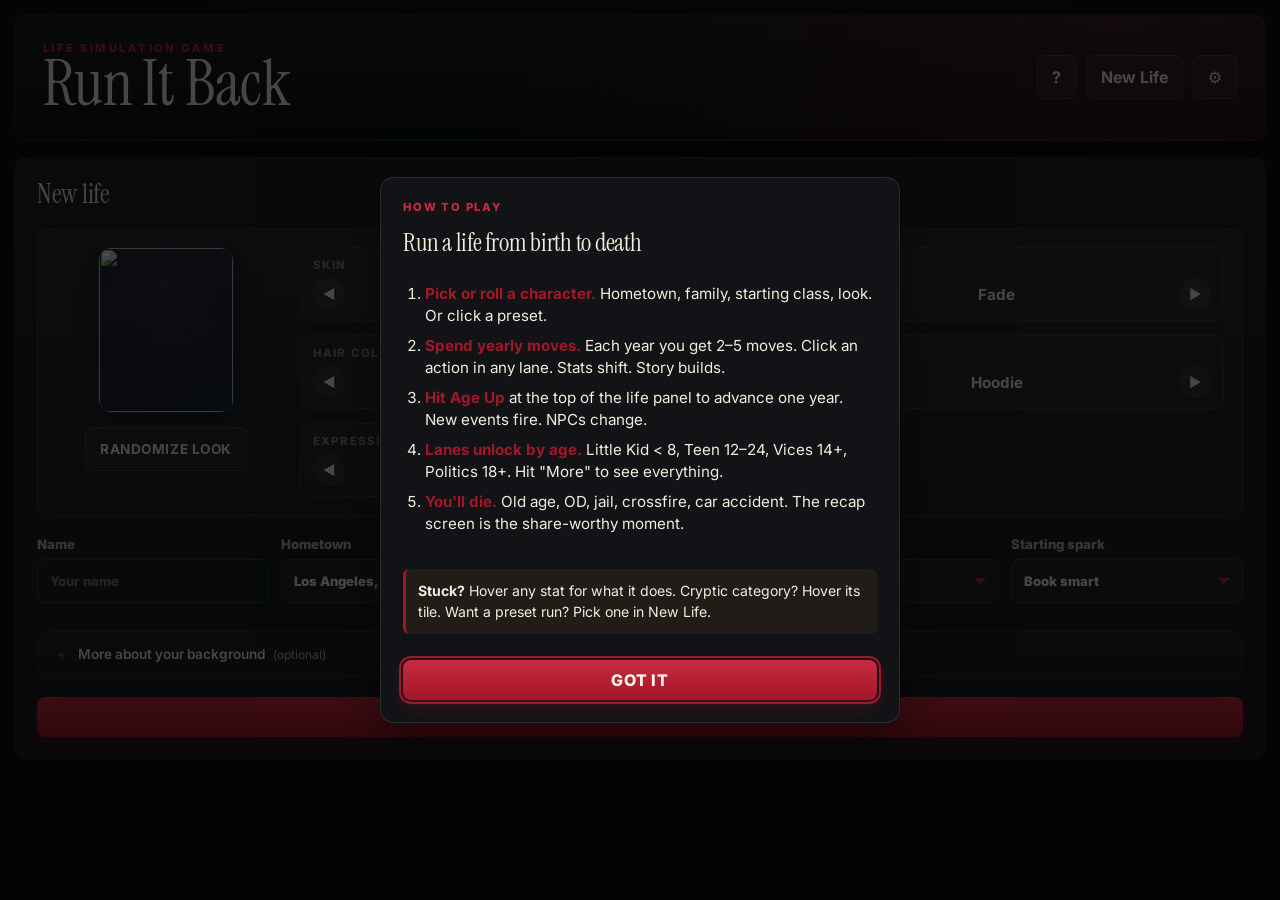
==== commit 38fef043: "feat(traits): wire predictLifeEvent into event chances + NPC lazy trait rolls - changeBond() now laz" ====
--- a/index.html
+++ b/index.html
@@ -442,7 +442,8 @@
           <button type="button" class="primary wide" id="recapNewLife">Start a new life</button>
           <button type="button" class="ghost wide" id="recapContinueLine" hidden>Continue family line →</button>
           <button type="button" class="ghost wide" id="recapScreenshot">Share recap →</button>
-          <button type="button" class="ghost wide" id="recapShareSeed">Copy "same seed" link →</button>
+          <button type="button" class="ghost wide" id="recapCopyLifeLink">Copy this life link</button>
+          <button type="button" class="ghost wide" id="recapShareSeed">Copy "same seed" link</button>
         </div>
       </div>
     </dialog>
@@ -514,7 +515,7 @@
           If you're under 18, this isn't for you yet.
         </p>
         <div class="age-gate-actions">
-          <button type="button" class="primary wide" id="ageGateConfirm">I'm 18+ — let me in</button>
+          <button type="button" class="primary wide" id="ageGateConfirm">I'm 18+. let me in</button>
           <button type="button" class="ghost wide" id="ageGateDeny">Take me back</button>
         </div>
         <p class="age-gate-footer">Choice saves locally. You won't see this every visit.</p>
--- a/styles.css
+++ b/styles.css
@@ -2160,7 +2160,7 @@
 }
 
 /* ============================================================
-   FINAL THEME OVERRIDE — keeps palette consistent on top of the
+   FINAL THEME OVERRIDE. keeps palette consistent on top of the
    leftover "Color correction" and "Arcade polish pass" blocks.
    ============================================================ */
 
@@ -2394,7 +2394,7 @@
 }
 
 /* ============================================================
-   LIFE RECAP POSTER — death screen / share moment
+   LIFE RECAP POSTER. death screen / share moment
    ============================================================ */
 .life-recap::backdrop {
   background: rgba(6, 8, 10, 0.92);
@@ -2634,7 +2634,7 @@
 }
 
 /* ============================================================
-   MOBILE RESPONSIVE PASS — phone-first below 768px
+   MOBILE RESPONSIVE PASS. phone-first below 768px
    ============================================================ */
 @media (max-width: 900px) {
   .desktop-game {
@@ -2817,7 +2817,7 @@
 }
 
 /* ============================================================
-   TITLE CINEMATIC — first-load fade-in
+   TITLE CINEMATIC. first-load fade-in
    ============================================================ */
 .title-cinematic {
   position: fixed;
@@ -2889,7 +2889,7 @@
 @keyframes titleSubIn { to { opacity: 1; } }
 
 /* ============================================================
-   FULL-SCREEN EVENT MODE — cinematic event dialogs
+   FULL-SCREEN EVENT MODE. cinematic event dialogs
    ============================================================ */
 #choiceDialog {
   border: none;
@@ -3329,7 +3329,7 @@
 }
 .first-life-hint .hint-close:hover { color: var(--ink); }
 
-/* MOBILE DASHBOARD HARD OVERRIDE — single column on phones, no matter what */
+/* MOBILE DASHBOARD HARD OVERRIDE. single column on phones, no matter what */
 @media (max-width: 720px) {
   .dashboard {
     grid-template-columns: 1fr !important;
@@ -3371,7 +3371,7 @@
   .person-card .track { height: 4px; }
 }
 
-/* Mobile gameplay polish — event dialog + floating Age Up + bigger touch targets */
+/* Mobile gameplay polish. event dialog + floating Age Up + bigger touch targets */
 @media (max-width: 720px) {
   /* Event dialog: comfortable padding, scrollable, choices full-width and tall */
   dialog {
@@ -3485,7 +3485,7 @@
   }
 }
 
-/* Recap card brand strip — for the IG-shareable screenshot */
+/* Recap card brand strip. for the IG-shareable screenshot */
 .recap-brand {
   margin-top: 18px;
   padding-top: 14px;
@@ -3601,3 +3601,30 @@
   color: var(--orange-2, #e07a3a);
   font-weight: 700;
 }
+
+.recap-pb-badge {
+  display: flex;
+  flex-direction: column;
+  align-items: center;
+  gap: 2px;
+  padding: 10px 18px;
+  margin-bottom: 14px;
+  background: linear-gradient(180deg, rgba(217, 165, 49, 0.22), rgba(217, 165, 49, 0.08));
+  border: 1px solid rgba(217, 165, 49, 0.6);
+  border-radius: 10px;
+  text-align: center;
+}
+.recap-pb-badge strong {
+  font-family: var(--serif, Georgia, serif);
+  font-size: 1.05rem;
+  letter-spacing: 0.04em;
+  color: #f4d6c3;
+}
+.recap-pb-badge span {
+  font-family: Inter, sans-serif;
+  font-size: 0.7rem;
+  font-weight: 700;
+  letter-spacing: 0.12em;
+  text-transform: uppercase;
+  color: var(--orange-2, #e07a3a);
+}
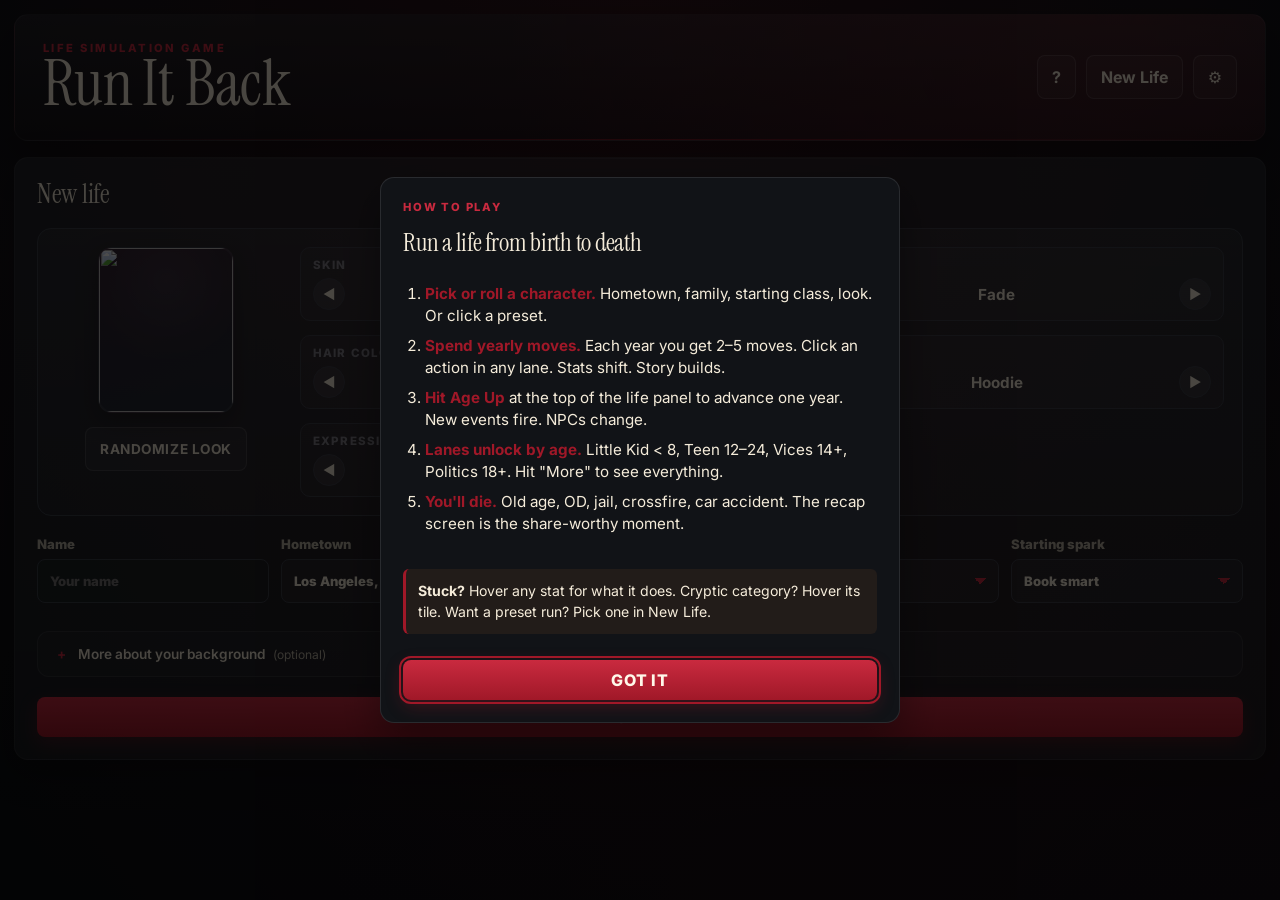
==== commit ae435ccd: "feat: 3 more Bay Area origins + 9 events + per-city background atmosphere Origins added (3): - Berke" ====
--- a/index.html
+++ b/index.html
@@ -10,7 +10,7 @@
     <link rel="preconnect" href="https://fonts.googleapis.com" />
     <link rel="preconnect" href="https://fonts.gstatic.com" crossorigin />
     <link rel="stylesheet" href="https://fonts.googleapis.com/css2?family=Instrument+Serif:ital@0;1&family=Inter:wght@400;500;600;700;800;900&display=swap" />
-    <link rel="stylesheet" href="styles.css?v=run-it-back-1" />
+    <link rel="stylesheet" href="styles.css?v=run-it-back-mobile-1" />
   </head>
   <body>
     <div class="title-cinematic" id="titleCinematic" aria-hidden="true">
@@ -140,8 +140,15 @@
                 <option>Atlanta, GA</option>
                 <option>Miami, FL</option>
                 <option>Houston, TX</option>
+                <option>Nashville, TN</option>
+                <option>Hermitage, Nashville</option>
                 <option>Las Vegas, NV</option>
                 <option>Skid Row, Los Angeles</option>
+                <option>Oakland, CA</option>
+                <option>San Francisco, CA</option>
+                <option>Berkeley, CA</option>
+                <option>San Jose, CA</option>
+                <option>Vacaville, CA</option>
               </optgroup>
               <optgroup label="Latin America">
                 <option>Mexico City, Mexico</option>
@@ -164,11 +171,6 @@
             <select id="identityInput">
               <option>Guy</option>
               <option>Girl</option>
-              <option>Trans guy</option>
-              <option>Trans girl</option>
-              <option>Nonbinary</option>
-              <option>Genderfluid</option>
-              <option>Figuring it out</option>
             </select>
           </label>
           <label>
@@ -404,6 +406,29 @@
           <div class="people-list" id="relationships" role="list" aria-label="People in your life"></div>
         </section>
       </section>
+
+      <nav class="mobile-tabs" id="mobileTabs" aria-label="Panel navigation" hidden>
+        <button class="mobile-tab active" data-tab="character" type="button" aria-label="Character">
+          <span class="mobile-tab-icon">●</span>
+          <span class="mobile-tab-label">You</span>
+        </button>
+        <button class="mobile-tab" data-tab="life" type="button" aria-label="Life timeline">
+          <span class="mobile-tab-icon">◷</span>
+          <span class="mobile-tab-label">Life</span>
+        </button>
+        <button class="mobile-tab" data-tab="command" type="button" aria-label="Activities">
+          <span class="mobile-tab-icon">✦</span>
+          <span class="mobile-tab-label">Do</span>
+        </button>
+        <button class="mobile-tab" data-tab="assets" type="button" aria-label="Assets">
+          <span class="mobile-tab-icon">$</span>
+          <span class="mobile-tab-label">Money</span>
+        </button>
+        <button class="mobile-tab" data-tab="people" type="button" aria-label="People">
+          <span class="mobile-tab-icon">◍</span>
+          <span class="mobile-tab-label">People</span>
+        </button>
+      </nav>
     </main>
 
     <dialog id="choiceDialog">
@@ -434,6 +459,7 @@
         <div class="recap-whatif" id="recapWhatIf"></div>
         <div class="recap-achievements" id="recapAchievements"></div>
         <p class="recap-footer" id="recapFooter">—</p>
+        <div id="recapFamilyTree" class="recap-family-tree"></div>
         <div class="recap-brand">
           <span class="recap-brand-mark">RUN IT BACK</span>
           <span class="recap-brand-url">run-it-back-omega.vercel.app</span>
@@ -441,10 +467,270 @@
         <div class="recap-actions">
           <button type="button" class="primary wide" id="recapNewLife">Start a new life</button>
           <button type="button" class="ghost wide" id="recapContinueLine" hidden>Continue family line →</button>
+          <button type="button" class="ghost wide" id="recapShareIG">Share to IG Story (1080×1920)</button>
           <button type="button" class="ghost wide" id="recapScreenshot">Share recap →</button>
+          <button type="button" class="ghost wide" id="recapChallenge">Challenge a friend with this seed</button>
           <button type="button" class="ghost wide" id="recapCopyLifeLink">Copy this life link</button>
           <button type="button" class="ghost wide" id="recapShareSeed">Copy "same seed" link</button>
         </div>
+      </div>
+    </dialog>
+
+    <div id="igCardRoot" aria-hidden="true"></div>
+
+    <dialog id="tinderDialog" class="phone-app-dialog">
+      <div class="phone-app-frame">
+        <div class="phone-app-bar">
+          <span class="phone-app-title">Swipe</span>
+          <button type="button" class="phone-app-close" id="tinderClose" aria-label="Close">✕</button>
+        </div>
+        <div class="tinder-deck" id="tinderDeck"></div>
+        <div class="tinder-actions">
+          <button type="button" class="swipe-btn swipe-no" id="tinderNo" aria-label="Pass">✕</button>
+          <button type="button" class="swipe-btn swipe-info" id="tinderInfo" aria-label="More">i</button>
+          <button type="button" class="swipe-btn swipe-yes" id="tinderYes" aria-label="Like">♥</button>
+        </div>
+        <div class="tinder-result" id="tinderResult" hidden></div>
+      </div>
+    </dialog>
+
+    <dialog id="igDialog" class="phone-app-dialog">
+      <div class="phone-app-frame">
+        <div class="phone-app-bar">
+          <span class="phone-app-title">New Post</span>
+          <button type="button" class="phone-app-close" id="igClose" aria-label="Close">✕</button>
+        </div>
+        <div class="ig-composer">
+          <div class="ig-photo-grid" id="igPhotoGrid"></div>
+          <div class="ig-section">
+            <p class="ig-section-label">Caption</p>
+            <div class="ig-caption-list" id="igCaptionList"></div>
+          </div>
+          <button type="button" class="primary wide" id="igPostBtn" disabled>Post</button>
+          <div class="ig-result" id="igResult" hidden></div>
+        </div>
+      </div>
+    </dialog>
+
+    <div class="result-toast" id="resultToast" hidden>
+      <div class="result-toast-text" id="resultToastText"></div>
+      <div class="result-toast-deltas" id="resultToastDeltas"></div>
+    </div>
+
+    <dialog id="interviewDialog" class="phone-app-dialog">
+      <div class="phone-app-frame">
+        <div class="phone-app-bar">
+          <span class="phone-app-title" id="interviewTitle">Interview</span>
+          <button type="button" class="phone-app-close" id="interviewClose" aria-label="Close">✕</button>
+        </div>
+        <div class="interview-body">
+          <div class="interview-progress" id="interviewProgress"></div>
+          <p class="interview-question" id="interviewQuestion"></p>
+          <div class="interview-choices" id="interviewChoices"></div>
+          <div class="interview-result" id="interviewResult" hidden></div>
+        </div>
+      </div>
+    </dialog>
+
+    <dialog id="gymDialog" class="phone-app-dialog">
+      <div class="phone-app-frame">
+        <div class="phone-app-bar">
+          <span class="phone-app-title">Gym set</span>
+          <button type="button" class="phone-app-close" id="gymClose" aria-label="Close">✕</button>
+        </div>
+        <div class="gym-body">
+          <p class="gym-instruction" id="gymInstruction">Tap REP as fast as you can for 8 seconds. Then breathe.</p>
+          <div class="gym-counter">
+            <div class="gym-counter-num" id="gymCounterNum">0</div>
+            <div class="gym-counter-label">reps</div>
+          </div>
+          <div class="gym-timer" id="gymTimer">8.0s</div>
+          <button type="button" class="primary wide gym-rep-btn" id="gymRepBtn">REP</button>
+          <div class="gym-result" id="gymResult" hidden></div>
+        </div>
+      </div>
+    </dialog>
+
+    <dialog id="blackjackDialog" class="phone-app-dialog">
+      <div class="phone-app-frame">
+        <div class="phone-app-bar">
+          <span class="phone-app-title">Blackjack · $100/hand</span>
+          <button type="button" class="phone-app-close" id="bjClose" aria-label="Close">✕</button>
+        </div>
+        <div class="bj-body">
+          <div class="bj-row">
+            <p class="bj-label">Dealer · <span id="bjDealerTotal">?</span></p>
+            <div class="bj-hand" id="bjDealerHand"></div>
+          </div>
+          <div class="bj-row">
+            <p class="bj-label">You · <span id="bjPlayerTotal">0</span></p>
+            <div class="bj-hand" id="bjPlayerHand"></div>
+          </div>
+          <div class="bj-actions">
+            <button type="button" class="primary" id="bjHit">Hit</button>
+            <button type="button" class="ghost" id="bjStand">Stand</button>
+          </div>
+          <div class="bj-result" id="bjResult" hidden></div>
+        </div>
+      </div>
+    </dialog>
+
+    <dialog id="auditionDialog" class="phone-app-dialog">
+      <div class="phone-app-frame">
+        <div class="phone-app-bar">
+          <span class="phone-app-title">Audition</span>
+          <button type="button" class="phone-app-close" id="auditionClose" aria-label="Close">✕</button>
+        </div>
+        <div class="audition-body">
+          <p class="audition-instruction">Hit STOP when the marker is in the green band. Three takes. Best take counts.</p>
+          <div class="audition-meter">
+            <div class="audition-track">
+              <div class="audition-target"></div>
+              <div class="audition-marker" id="auditionMarker"></div>
+            </div>
+          </div>
+          <div class="audition-stats">
+            <span>Take <strong id="auditionTake">1</strong>/3</span>
+            <span>Best score: <strong id="auditionBest">0</strong></span>
+          </div>
+          <button type="button" class="primary wide" id="auditionStopBtn">STOP</button>
+          <div class="audition-result" id="auditionResult" hidden></div>
+        </div>
+      </div>
+    </dialog>
+
+    <dialog id="driveDialog" class="phone-app-dialog">
+      <div class="phone-app-frame">
+        <div class="phone-app-bar">
+          <span class="phone-app-title">Driving Test</span>
+          <button type="button" class="phone-app-close" id="driveClose" aria-label="Close">✕</button>
+        </div>
+        <div class="drive-body">
+          <p class="audition-instruction">Steer with ← / →. Avoid cones. Last 12 seconds.</p>
+          <div class="drive-road" id="driveRoad">
+            <div class="drive-lane-stripe"></div>
+            <div class="drive-car" id="driveCar"></div>
+          </div>
+          <div class="drive-meta">
+            <span>Time: <strong id="driveTime">12.0s</strong></span>
+            <span>Hits: <strong id="driveHits">0</strong></span>
+          </div>
+          <div class="drive-actions">
+            <button type="button" class="ghost" id="driveLeft">←</button>
+            <button type="button" class="primary" id="driveStart">Start</button>
+            <button type="button" class="ghost" id="driveRight">→</button>
+          </div>
+          <div class="drive-result" id="driveResult" hidden></div>
+        </div>
+      </div>
+    </dialog>
+
+    <dialog id="micDialog" class="phone-app-dialog">
+      <div class="phone-app-frame">
+        <div class="phone-app-bar">
+          <span class="phone-app-title">Open Mic Night</span>
+          <button type="button" class="phone-app-close" id="micClose" aria-label="Close">✕</button>
+        </div>
+        <div class="mic-body">
+          <div class="mic-crowd">
+            <span style="font-size:1.6rem">🎤</span>
+            <div class="mic-meter"><div class="mic-meter-fill" id="micMeterFill"></div></div>
+            <span id="micRoom" style="font-size:0.8rem">room: warm</span>
+          </div>
+          <p class="mic-setup" id="micSetup">Tell a joke.</p>
+          <div class="mic-choices" id="micChoices"></div>
+          <div class="mic-result" id="micResult" hidden></div>
+        </div>
+      </div>
+    </dialog>
+
+    <dialog id="pokerDialog" class="phone-app-dialog">
+      <div class="phone-app-frame">
+        <div class="phone-app-bar">
+          <span class="phone-app-title">Poker · $500 buy-in</span>
+          <button type="button" class="phone-app-close" id="pokerClose" aria-label="Close">✕</button>
+        </div>
+        <div class="poker-body">
+          <div class="poker-board">
+            <div class="poker-pot">Pot: <strong id="pokerPot">$0</strong></div>
+            <div class="poker-opponents" id="pokerOpps"></div>
+            <div class="poker-community" id="pokerCommunity"></div>
+          </div>
+          <div class="poker-hand" id="pokerYou"></div>
+          <div class="poker-actions">
+            <button type="button" class="ghost" id="pokerFold">Fold</button>
+            <button type="button" class="primary" id="pokerCall">Call</button>
+            <button type="button" class="primary" id="pokerRaise">Raise</button>
+          </div>
+          <div class="poker-result" id="pokerResult" hidden></div>
+        </div>
+      </div>
+    </dialog>
+
+    <dialog id="examDialog" class="phone-app-dialog">
+      <div class="phone-app-frame">
+        <div class="phone-app-bar">
+          <span class="phone-app-title">Exam</span>
+          <button type="button" class="phone-app-close" id="examClose" aria-label="Close">✕</button>
+        </div>
+        <div class="exam-body">
+          <div class="exam-timer-bar"><div class="exam-timer-fill" id="examTimer"></div></div>
+          <div>
+            <p class="exam-q-num" id="examQNum">Question 1 of 5</p>
+            <p class="exam-question" id="examQ"></p>
+          </div>
+          <div class="exam-choices" id="examChoices"></div>
+          <p class="exam-score">Correct: <strong id="examCorrect">0</strong>/5</p>
+          <div class="exam-result" id="examResult" hidden></div>
+        </div>
+      </div>
+    </dialog>
+
+    <dialog id="dayTradeDialog" class="phone-app-dialog">
+      <div class="phone-app-frame">
+        <div class="phone-app-bar">
+          <span class="phone-app-title">Day Trade · <span id="dtTicker">TSLA</span></span>
+          <button type="button" class="phone-app-close" id="dtClose" aria-label="Close">✕</button>
+        </div>
+        <div class="dt-body">
+          <div class="dt-chart" id="dtChart"></div>
+          <div class="dt-meta">
+            <div>Price: <strong id="dtPrice">$0</strong></div>
+            <div>Tick: <strong id="dtTick">1</strong>/8</div>
+            <div>Cash: <strong id="dtCash">$0</strong></div>
+            <div>Shares: <strong id="dtShares">0</strong></div>
+          </div>
+          <div class="dt-actions">
+            <button type="button" class="primary" id="dtBuy">Buy</button>
+            <button type="button" class="ghost" id="dtSell">Sell</button>
+            <button type="button" class="ghost" id="dtTickBtn">Next tick →</button>
+          </div>
+          <div class="dt-result" id="dtResult" hidden></div>
+        </div>
+      </div>
+    </dialog>
+
+    <dialog id="childChooserDialog" class="npc-dialog">
+      <div class="npc-card-body">
+        <p class="recap-kicker">Family line</p>
+        <h2>Pick which child to play next</h2>
+        <p class="child-chooser-sub">They inherit a share of the estate. Their stats and personality carry over.</p>
+        <div id="childChooserList" class="child-chooser-list"></div>
+        <form method="dialog" style="margin-top: 14px;">
+          <button type="submit" class="ghost wide">Cancel</button>
+        </form>
+      </div>
+    </dialog>
+
+    <dialog id="trophyDialog" class="npc-dialog">
+      <div class="npc-card-body hof-body">
+        <p class="recap-kicker">Trophies</p>
+        <h2>Achievement gallery</h2>
+        <p class="settings-foot">All-time, across every life you\'ve played.</p>
+        <div id="trophyList"></div>
+        <form method="dialog" style="margin-top: 14px;">
+          <button type="submit" class="ghost wide">Close</button>
+        </form>
       </div>
     </dialog>
 
@@ -453,6 +739,7 @@
         <p class="recap-kicker">Hall of Fame</p>
         <h2>Past lives</h2>
         <div id="hofList"></div>
+        <button type="button" class="ghost wide" id="hofShareBtn" style="margin-bottom: 8px;">Share my Hall of Fame</button>
         <form method="dialog" style="margin-top: 14px;">
           <button type="submit" class="ghost wide">Close</button>
         </form>
@@ -473,9 +760,41 @@
 
         <div class="npc-card-actions">
           <button class="ghost wide" id="hofBtn" type="button">★ Past lives</button>
+          <button class="ghost wide" id="trophyBtn" type="button">🏆 Trophies</button>
+          <button class="ghost wide" id="dailyBtn" type="button">Today's Daily Seed</button>
           <button class="ghost wide" id="saveBtn" type="button">Save game</button>
           <button class="ghost wide" id="audioBtn" type="button">Sound: off</button>
           <button class="ghost wide" id="matureBtn" type="button">Mature: on</button>
+        </div>
+
+        <p class="settings-label">Custom seed</p>
+        <div class="custom-seed-row">
+          <input type="text" id="customSeedInput" placeholder="anything (e.g. 'westside99')" maxlength="40" />
+          <button class="ghost" id="customSeedApply" type="button">Apply seed</button>
+        </div>
+        <p class="settings-label">Born in</p>
+        <select id="eraSelect" class="era-select">
+          <option value="now">Modern era (default)</option>
+          <option value="1965">Born 1965 — Boomer arc</option>
+          <option value="1985">Born 1985 — Millennial arc</option>
+          <option value="2005">Born 2005 — Gen Z arc</option>
+        </select>
+
+        <p class="settings-label">Filter event genres</p>
+        <p class="settings-foot">Uncheck to block. Affects future runs.</p>
+        <div class="genre-filters">
+          <label><input type="checkbox" id="genreFilter_street" /> Street</label>
+          <label><input type="checkbox" id="genreFilter_drugs" /> Drugs</label>
+          <label><input type="checkbox" id="genreFilter_romance" /> Romance</label>
+          <label><input type="checkbox" id="genreFilter_drama" /> Drama</label>
+          <label><input type="checkbox" id="genreFilter_fame" /> Fame</label>
+        </div>
+
+        <p class="settings-label">Speed run</p>
+        <div class="speed-row">
+          <button class="ghost" id="speed18" type="button">→ 18</button>
+          <button class="ghost" id="speed30" type="button">→ 30</button>
+          <button class="ghost" id="speed50" type="button">→ 50</button>
         </div>
 
         <p class="settings-foot">Mature off filters out parties, drugs, sex, and graphic violence events.</p>
--- a/styles.css
+++ b/styles.css
@@ -32,11 +32,72 @@
   position: relative;
   min-height: 100vh;
   margin: 0;
+  /* --loc-tint and --loc-bottom drive the per-location atmosphere.
+     Default = current red/dark mood. Each data-location override below
+     adjusts these so the body background swaps to match the city. */
+  --loc-tint: rgba(160, 24, 40, 0.22);
+  --loc-tint-2: rgba(160, 24, 40, 0.10);
+  --loc-bottom: #090c10;
   background:
-    radial-gradient(ellipse at 50% -10%, rgba(160, 24, 40, 0.12), transparent 40rem),
-    linear-gradient(180deg, #0c1014 0%, var(--page) 30%, #090c10 100%);
+    radial-gradient(ellipse at 50% 5%, var(--loc-tint), transparent 38rem),
+    radial-gradient(ellipse at 80% 60%, var(--loc-tint-2), transparent 50rem),
+    linear-gradient(180deg, #0c1014 0%, var(--page) 30%, var(--loc-bottom) 100%);
   color: var(--ink);
-}
+  transition: background 1.2s ease;
+}
+
+/* ---- Per-location atmosphere (tints the top radial + bottom stop). ---- */
+/* LA family — sunset warm */
+body[data-location="los-angeles-ca"]      { --loc-tint: rgba(255, 130, 60, 0.28); --loc-tint-2: rgba(255, 90, 60, 0.14); --loc-bottom: #110a08; }
+body[data-location="hollywood-los-angeles"]{ --loc-tint: rgba(255, 200, 80, 0.32); --loc-tint-2: rgba(255, 150, 80, 0.16); --loc-bottom: #100d04; }
+body[data-location="compton-ca"]          { --loc-tint: rgba(220, 120, 60, 0.28); --loc-tint-2: rgba(200, 90, 50, 0.14); --loc-bottom: #0e0a07; }
+body[data-location="skid-row-los-angeles"]{ --loc-tint: rgba(80, 80, 90, 0.28);   --loc-tint-2: rgba(60, 60, 70, 0.14); --loc-bottom: #07080a; }
+
+/* Bay Area — fog cool */
+body[data-location="oakland-ca"]          { --loc-tint: rgba(90, 130, 160, 0.32); --loc-tint-2: rgba(70, 110, 150, 0.16); --loc-bottom: #060a0f; }
+body[data-location="san-francisco-ca"]    { --loc-tint: rgba(150, 170, 190, 0.28); --loc-tint-2: rgba(120, 150, 180, 0.14); --loc-bottom: #08090c; }
+body[data-location="berkeley-ca"]         { --loc-tint: rgba(140, 100, 150, 0.28); --loc-tint-2: rgba(110, 80, 140, 0.14); --loc-bottom: #0a0810; }
+body[data-location="san-jose-ca"]         { --loc-tint: rgba(210, 160, 90, 0.26);  --loc-tint-2: rgba(180, 130, 70, 0.14); --loc-bottom: #0c0a07; }
+body[data-location="vacaville-ca"]        { --loc-tint: rgba(190, 150, 70, 0.28);  --loc-tint-2: rgba(160, 120, 60, 0.14); --loc-bottom: #0d0a06; }
+
+/* NYC family — concrete blue */
+body[data-location="new-york-city-ny"]    { --loc-tint: rgba(90, 110, 140, 0.30); --loc-tint-2: rgba(70, 90, 130, 0.14); --loc-bottom: #06080c; }
+body[data-location="brooklyn-ny"]         { --loc-tint: rgba(120, 100, 90, 0.28); --loc-tint-2: rgba(100, 80, 70, 0.14); --loc-bottom: #0a0807; }
+body[data-location="the-bronx-ny"]        { --loc-tint: rgba(140, 90, 70, 0.28);  --loc-tint-2: rgba(120, 70, 60, 0.14); --loc-bottom: #0a0706; }
+
+/* Chicago — winter blue-grey */
+body[data-location="chicago-il"]          { --loc-tint: rgba(110, 130, 160, 0.30); --loc-tint-2: rgba(90, 110, 140, 0.14); --loc-bottom: #06080b; }
+body[data-location="south-side-chicago"]  { --loc-tint: rgba(90, 100, 130, 0.30);  --loc-tint-2: rgba(70, 80, 120, 0.14); --loc-bottom: #050709; }
+
+/* Atlanta — peach red */
+body[data-location="atlanta-ga"]          { --loc-tint: rgba(220, 80, 80, 0.30); --loc-tint-2: rgba(180, 60, 70, 0.14); --loc-bottom: #0c0606; }
+
+/* Nashville — amber */
+body[data-location="nashville-tn"]        { --loc-tint: rgba(200, 150, 80, 0.30); --loc-tint-2: rgba(180, 130, 70, 0.14); --loc-bottom: #0c0a06; }
+body[data-location="hermitage-nashville"] { --loc-tint: rgba(180, 130, 70, 0.28); --loc-tint-2: rgba(160, 110, 60, 0.14); --loc-bottom: #0a0806; }
+
+/* Miami — turquoise neon */
+body[data-location="miami-fl"]            { --loc-tint: rgba(80, 200, 200, 0.28); --loc-tint-2: rgba(60, 180, 200, 0.14); --loc-bottom: #05090c; }
+
+/* Houston — humid orange */
+body[data-location="houston-tx"]          { --loc-tint: rgba(230, 140, 70, 0.28); --loc-tint-2: rgba(200, 120, 60, 0.14); --loc-bottom: #0c0905; }
+
+/* Vegas — hot pink/red neon */
+body[data-location="las-vegas-nv"]        { --loc-tint: rgba(220, 60, 110, 0.36); --loc-tint-2: rgba(180, 50, 130, 0.18); --loc-bottom: #100509; }
+
+/* Latin America */
+body[data-location="mexico-city-mexico"]  { --loc-tint: rgba(230, 140, 90, 0.30); --loc-tint-2: rgba(200, 120, 70, 0.14); --loc-bottom: #0c0806; }
+body[data-location="medellin-colombia"]   { --loc-tint: rgba(120, 180, 100, 0.28); --loc-tint-2: rgba(100, 160, 90, 0.14); --loc-bottom: #060a06; }
+body[data-location="medell-n-colombia"]   { --loc-tint: rgba(120, 180, 100, 0.28); --loc-tint-2: rgba(100, 160, 90, 0.14); --loc-bottom: #060a06; }
+body[data-location="rio-de-janeiro-brazil"]{ --loc-tint: rgba(220, 130, 80, 0.30); --loc-tint-2: rgba(200, 110, 70, 0.14); --loc-bottom: #0c0806; }
+
+/* Europe */
+body[data-location="london-uk"]           { --loc-tint: rgba(100, 110, 130, 0.28); --loc-tint-2: rgba(80, 90, 120, 0.14); --loc-bottom: #07080b; }
+body[data-location="paris-france"]        { --loc-tint: rgba(190, 170, 140, 0.26); --loc-tint-2: rgba(170, 150, 120, 0.14); --loc-bottom: #0a0906; }
+
+/* Asia */
+body[data-location="tokyo-japan"]         { --loc-tint: rgba(210, 90, 160, 0.30); --loc-tint-2: rgba(180, 70, 150, 0.16); --loc-bottom: #100610; }
+body[data-location="seoul-korea"]         { --loc-tint: rgba(160, 100, 200, 0.30); --loc-tint-2: rgba(140, 80, 180, 0.16); --loc-bottom: #0a0710; }
 
 body::before {
   position: fixed;
@@ -49,6 +110,23 @@
   background-size: 42px 42px;
   mask-image: linear-gradient(180deg, rgba(0, 0, 0, 0.75), transparent 78%);
   animation: driftGrid 18s linear infinite;
+}
+
+/* Atmosphere wash — full-viewport tint above the UI but below interactions.
+   This makes the city tint visible across the entire screen, not just the
+   narrow strips of body background showing between cards. */
+body::after {
+  position: fixed;
+  inset: 0;
+  z-index: 1;
+  pointer-events: none;
+  content: "";
+  background:
+    radial-gradient(ellipse at 50% 0%, var(--loc-tint), transparent 55rem),
+    radial-gradient(ellipse at 100% 100%, var(--loc-tint-2), transparent 60rem);
+  mix-blend-mode: screen;
+  opacity: 0.7;
+  transition: background 1.2s ease, opacity 1.2s ease;
 }
 
 button,
@@ -517,6 +595,518 @@
   color: #ffd2cb;
 }
 
+/* ============================================================
+   MOBILE TABS — single-panel view on phones with bottom nav
+   ============================================================ */
+.mobile-tabs {
+  display: none;
+}
+
+@media (max-width: 720px) {
+  body {
+    padding-bottom: 76px;
+  }
+
+  .mobile-tabs {
+    display: grid;
+    grid-template-columns: repeat(5, 1fr);
+    gap: 4px;
+    position: fixed;
+    bottom: 0;
+    left: 0;
+    right: 0;
+    z-index: 200;
+    padding: 8px 6px max(8px, env(safe-area-inset-bottom)) 6px;
+    background: rgba(10, 12, 16, 0.95);
+    backdrop-filter: blur(20px);
+    border-top: 1px solid rgba(255, 255, 255, 0.08);
+  }
+
+  .mobile-tab {
+    display: flex;
+    flex-direction: column;
+    align-items: center;
+    justify-content: center;
+    gap: 2px;
+    padding: 8px 4px;
+    background: transparent;
+    border: none;
+    color: rgba(255, 255, 255, 0.5);
+    border-radius: 10px;
+    min-height: 48px;
+    cursor: pointer;
+    transition: background 0.15s ease, color 0.15s ease;
+  }
+
+  .mobile-tab.active {
+    background: rgba(224, 122, 58, 0.16);
+    color: var(--orange, #e07a3a);
+  }
+
+  .mobile-tab-icon {
+    font-size: 1.1rem;
+    line-height: 1;
+  }
+
+  .mobile-tab-label {
+    font-size: 0.66rem;
+    letter-spacing: 0.04em;
+    font-weight: 700;
+  }
+
+  /* Only show the active panel */
+  .dashboard {
+    grid-template-areas: "active" !important;
+  }
+
+  .character-panel,
+  .life-panel,
+  .command-panel,
+  .assets-panel,
+  .people-panel {
+    display: none !important;
+    grid-area: active !important;
+  }
+
+  body[data-mobile-tab="character"] .character-panel,
+  body[data-mobile-tab="life"] .life-panel,
+  body[data-mobile-tab="command"] .command-panel,
+  body[data-mobile-tab="assets"] .assets-panel,
+  body[data-mobile-tab="people"] .people-panel {
+    display: block !important;
+  }
+
+  /* Bigger tap targets on mobile */
+  .category-button {
+    min-height: 56px !important;
+    padding: 10px 12px !important;
+  }
+
+  .activity-item, .activity-list button {
+    min-height: 48px !important;
+  }
+
+  .age-button, .mini-stats button, .ghost, .primary {
+    min-height: 44px;
+  }
+
+  /* Compress creator on mobile */
+  .creator-stage {
+    flex-direction: column !important;
+    align-items: center !important;
+  }
+
+  .creator-cyclers {
+    grid-template-columns: 1fr 1fr !important;
+    width: 100% !important;
+  }
+
+  .creator-fields {
+    grid-template-columns: 1fr !important;
+  }
+
+  /* Recap card screenshot-friendly portrait */
+  .life-recap {
+    max-width: 100% !important;
+    width: 100vw !important;
+  }
+
+  .recap-card {
+    padding: 28px 20px 24px !important;
+    border-radius: 0 !important;
+    min-height: 100vh;
+  }
+
+  .preset-picker {
+    grid-template-columns: 1fr !important;
+  }
+}
+
+/* Even tighter at <420px */
+@media (max-width: 420px) {
+  .creator-cyclers {
+    grid-template-columns: 1fr !important;
+  }
+
+  .game-header h1 {
+    font-size: 1.4rem !important;
+  }
+
+  .recap-card .recap-name {
+    font-size: 1.8rem !important;
+  }
+}
+
+/* ============================================================
+   IG STORY CARD EXPORT — hidden offscreen 1080x1920 portrait
+   ============================================================ */
+#igCardRoot {
+  position: fixed;
+  left: -9999px;
+  top: -9999px;
+  pointer-events: none;
+}
+
+.ig-card {
+  width: 1080px;
+  height: 1920px;
+  padding: 120px 96px;
+  background:
+    radial-gradient(circle at 50% 0%, rgba(201, 42, 63, 0.22), transparent 60%),
+    linear-gradient(180deg, #1c2026 0%, #0d1014 100%);
+  color: #f5f5f5;
+  font-family: Inter, sans-serif;
+  display: flex;
+  flex-direction: column;
+  gap: 36px;
+  box-sizing: border-box;
+}
+
+.ig-card-logo {
+  width: 96px;
+  height: 96px;
+  margin: 0 auto;
+}
+
+.ig-card-kicker {
+  font-size: 28px;
+  letter-spacing: 0.3em;
+  color: rgba(224, 122, 58, 0.95);
+  text-transform: uppercase;
+  text-align: center;
+  font-weight: 800;
+}
+
+.ig-card-name {
+  font-family: "Instrument Serif", Georgia, serif;
+  font-size: 110px;
+  line-height: 1.05;
+  text-align: center;
+  margin: 0;
+}
+
+.ig-card-sub {
+  font-size: 32px;
+  text-align: center;
+  color: rgba(255, 255, 255, 0.7);
+}
+
+.ig-card-spine {
+  margin-top: 24px;
+  padding: 40px;
+  background: linear-gradient(135deg, rgba(224, 122, 58, 0.18), rgba(224, 122, 58, 0.04));
+  border: 2px solid rgba(224, 122, 58, 0.4);
+  border-radius: 24px;
+  text-align: center;
+}
+
+.ig-card-spine-label {
+  font-size: 26px;
+  letter-spacing: 0.22em;
+  color: rgba(224, 122, 58, 0.95);
+  text-transform: uppercase;
+  font-weight: 800;
+}
+
+.ig-card-spine-text {
+  font-family: "Instrument Serif", Georgia, serif;
+  font-size: 56px;
+  font-style: italic;
+  line-height: 1.2;
+  margin: 20px 0 0;
+}
+
+.ig-card-stats {
+  display: grid;
+  grid-template-columns: 1fr 1fr;
+  gap: 24px;
+  margin-top: auto;
+}
+
+.ig-card-stat {
+  padding: 28px;
+  background: rgba(255, 255, 255, 0.04);
+  border: 1px solid rgba(255, 255, 255, 0.08);
+  border-radius: 16px;
+}
+
+.ig-card-stat-label {
+  font-size: 22px;
+  letter-spacing: 0.2em;
+  color: rgba(255, 255, 255, 0.55);
+  text-transform: uppercase;
+  font-weight: 700;
+}
+
+.ig-card-stat-value {
+  font-size: 42px;
+  font-weight: 800;
+  margin-top: 8px;
+}
+
+.ig-card-footer {
+  text-align: center;
+  font-size: 24px;
+  color: rgba(255, 255, 255, 0.4);
+  letter-spacing: 0.16em;
+  text-transform: uppercase;
+  font-weight: 800;
+}
+
+/* PHONE-APP DIALOGS — Tinder / Instagram */
+.phone-app-dialog {
+  background: transparent;
+  border: none;
+  padding: 0;
+  max-width: 420px;
+  width: 92vw;
+}
+.phone-app-dialog::backdrop {
+  background: rgba(0, 0, 0, 0.8);
+  backdrop-filter: blur(8px);
+}
+.phone-app-frame {
+  background: linear-gradient(180deg, #18181d 0%, #0c0c10 100%);
+  border: 1px solid rgba(255, 255, 255, 0.08);
+  border-radius: 28px;
+  padding: 14px;
+  min-height: 70vh;
+  display: flex;
+  flex-direction: column;
+  color: #f5f5f5;
+  box-shadow: 0 24px 80px rgba(0, 0, 0, 0.6);
+}
+.phone-app-bar {
+  display: flex; align-items: center; justify-content: space-between;
+  padding: 4px 4px 12px; border-bottom: 1px solid rgba(255,255,255,0.06); margin-bottom: 12px;
+}
+.phone-app-title { font-weight: 800; font-size: 1.05rem; }
+.phone-app-close {
+  width: 32px; height: 32px; border-radius: 50%;
+  background: rgba(255,255,255,0.08); border: none; color: #f5f5f5; font-size: 1rem; cursor: pointer;
+}
+.tinder-deck { position: relative; flex: 1; min-height: 380px; display: flex; align-items: center; justify-content: center; }
+.tinder-card {
+  position: absolute; inset: 0; border-radius: 18px; padding: 18px;
+  background: linear-gradient(135deg, var(--card-color, #2a2a35), #14141a);
+  border: 1px solid rgba(255,255,255,0.1);
+  display: flex; flex-direction: column; justify-content: flex-end;
+  overflow: hidden; transition: transform 0.4s ease, opacity 0.3s ease;
+}
+.tinder-card-portrait {
+  position: absolute; inset: 0;
+  background: radial-gradient(circle at 50% 30%, rgba(255,255,255,0.06), transparent 65%), linear-gradient(180deg, transparent 35%, rgba(0,0,0,0.85) 100%);
+}
+.tinder-card-emoji {
+  position: absolute; top: 24%; left: 50%; transform: translateX(-50%);
+  font-size: 7rem; opacity: 0.95; filter: drop-shadow(0 6px 16px rgba(0,0,0,0.6));
+}
+.tinder-card-body { position: relative; z-index: 2; }
+.tinder-card-name { font-family: "Instrument Serif", Georgia, serif; font-size: 1.9rem; margin: 0 0 4px; }
+.tinder-card-age { font-size: 0.92rem; color: rgba(255,255,255,0.7); margin-bottom: 8px; }
+.tinder-card-bio { font-size: 0.92rem; line-height: 1.4; color: rgba(255,255,255,0.88); }
+.tinder-card-tags { display: flex; flex-wrap: wrap; gap: 6px; margin-top: 10px; }
+.tinder-tag { font-size: 0.7rem; padding: 3px 8px; border-radius: 999px; background: rgba(255,255,255,0.12); color: rgba(255,255,255,0.92); letter-spacing: 0.02em; }
+.tinder-tag.flag { background: rgba(220,60,80,0.25); color: #ffbac8; }
+.tinder-tag.green { background: rgba(80,200,120,0.18); color: #b8f0c8; }
+.tinder-actions { display: grid; grid-template-columns: 1fr 1fr 1fr; gap: 12px; padding: 14px 4px 4px; }
+.swipe-btn {
+  height: 62px; border-radius: 50%; border: 2px solid transparent;
+  font-size: 1.6rem; font-weight: 700; cursor: pointer;
+  display: flex; align-items: center; justify-content: center;
+  transition: transform 0.1s ease, background 0.15s ease;
+}
+.swipe-btn:active { transform: scale(0.92); }
+.swipe-no { background: rgba(220,60,80,0.16); border-color: rgba(220,60,80,0.55); color: #ff7a8a; }
+.swipe-info { background: rgba(120,140,200,0.16); border-color: rgba(120,140,200,0.5); color: #b8c4ff; font-size: 1.2rem; }
+.swipe-yes { background: rgba(80,200,120,0.16); border-color: rgba(80,200,120,0.55); color: #7af0a0; }
+.tinder-result {
+  padding: 14px; margin-top: 8px;
+  background: rgba(224,122,58,0.08); border: 1px solid rgba(224,122,58,0.3); border-radius: 12px;
+  font-size: 0.95rem; line-height: 1.4; text-align: center;
+}
+.ig-composer { display: flex; flex-direction: column; gap: 14px; padding: 4px; }
+.ig-photo-grid { display: grid; grid-template-columns: repeat(3, 1fr); gap: 8px; }
+.ig-photo {
+  aspect-ratio: 1; border-radius: 10px; display: flex; align-items: center; justify-content: center;
+  font-size: 2.6rem; background: linear-gradient(135deg, var(--photo-bg, #2a2a35), #14141a);
+  border: 2px solid transparent; cursor: pointer; transition: border-color 0.15s ease;
+  position: relative;
+}
+.ig-photo:hover { border-color: rgba(224,122,58,0.4); }
+.ig-photo.selected { border-color: var(--orange, #e07a3a); }
+.ig-photo-label {
+  position: absolute; bottom: 4px; left: 4px; right: 4px;
+  font-size: 0.65rem; text-align: center; background: rgba(0,0,0,0.6); border-radius: 6px; padding: 2px 4px;
+}
+.ig-section-label { font-size: 0.74rem; letter-spacing: 0.18em; text-transform: uppercase; color: rgba(255,255,255,0.55); margin: 0 0 8px; font-weight: 700; }
+.ig-caption-list { display: flex; flex-direction: column; gap: 8px; }
+.ig-caption {
+  text-align: left; padding: 12px 14px;
+  background: rgba(255,255,255,0.04); border: 1px solid rgba(255,255,255,0.08); border-radius: 10px;
+  color: #f5f5f5; cursor: pointer; font-size: 0.92rem; line-height: 1.35;
+  transition: border-color 0.15s ease, background 0.15s ease;
+}
+.ig-caption:hover { border-color: rgba(224,122,58,0.4); }
+.ig-caption.selected { background: rgba(224,122,58,0.12); border-color: var(--orange, #e07a3a); }
+.ig-caption-tag { display: inline-block; font-size: 0.62rem; letter-spacing: 0.12em; text-transform: uppercase; color: rgba(224,122,58,0.95); margin-right: 6px; font-weight: 700; }
+.ig-result {
+  margin-top: 10px; padding: 14px;
+  background: rgba(224,122,58,0.08); border: 1px solid rgba(224,122,58,0.3); border-radius: 12px;
+  font-size: 0.94rem; line-height: 1.4; text-align: center;
+}
+.ig-result-headline { font-family: "Instrument Serif", Georgia, serif; font-size: 1.6rem; font-style: italic; margin: 0 0 8px; color: #fff; }
+.ig-result-stats { display: flex; justify-content: center; gap: 14px; font-size: 0.86rem; margin-top: 8px; color: rgba(255,255,255,0.7); }
+
+/* RESULT TOAST */
+.result-toast {
+  position: fixed; left: 50%; bottom: 88px; transform: translateX(-50%) translateY(20px);
+  z-index: 800; background: #0a0c0f; border: 1px solid rgba(224,122,58,0.4); border-radius: 14px;
+  padding: 14px 18px; max-width: min(420px, 90vw);
+  box-shadow: 0 20px 60px rgba(0,0,0,0.55);
+  opacity: 0; pointer-events: none; transition: opacity 0.22s ease, transform 0.22s ease;
+}
+.result-toast.show { opacity: 1; transform: translateX(-50%) translateY(0); }
+.result-toast-text { font-size: 0.94rem; line-height: 1.4; color: #f5f5f5; margin-bottom: 6px; }
+.result-toast-deltas { display: flex; flex-wrap: wrap; gap: 6px; }
+.result-delta { font-size: 0.74rem; padding: 3px 8px; border-radius: 999px; font-weight: 700; letter-spacing: 0.04em; }
+.result-delta.good { background: rgba(80,200,120,0.16); color: #7af0a0; }
+.result-delta.bad { background: rgba(220,60,80,0.18); color: #ff8a98; }
+
+/* First-time / featured badges on activity buttons */
+.activity-item { position: relative; }
+.activity-item .first-time-badge {
+  position: absolute; top: 6px; right: 6px;
+  font-size: 0.6rem; font-weight: 800; letter-spacing: 0.1em;
+  background: var(--orange, #e07a3a); color: #0a0c0f;
+  padding: 2px 6px; border-radius: 999px; z-index: 2;
+}
+.activity-item.featured {
+  border-color: rgba(224,122,58,0.5) !important;
+  box-shadow: 0 0 0 1px rgba(224,122,58,0.3), 0 4px 16px rgba(224,122,58,0.1);
+}
+.activity-item.featured::before {
+  content: "TRY THIS"; position: absolute; top: -8px; left: 12px;
+  font-size: 0.58rem; font-weight: 800; letter-spacing: 0.18em;
+  background: var(--orange, #e07a3a); color: #0a0c0f;
+  padding: 2px 8px; border-radius: 999px;
+}
+
+/* INTERVIEW */
+.interview-body { display: flex; flex-direction: column; gap: 14px; padding: 4px; }
+.interview-progress { display: flex; gap: 4px; }
+.interview-progress span { flex: 1; height: 4px; border-radius: 4px; background: rgba(255,255,255,0.08); }
+.interview-progress span.done { background: var(--orange, #e07a3a); }
+.interview-question { font-family: "Instrument Serif", Georgia, serif; font-style: italic; font-size: 1.3rem; line-height: 1.35; margin: 8px 0; color: #f5f5f5; }
+.interview-choices { display: flex; flex-direction: column; gap: 8px; }
+.interview-choice { text-align: left; padding: 12px 14px; background: rgba(255,255,255,0.04); border: 1px solid rgba(255,255,255,0.08); border-radius: 10px; color: #f5f5f5; cursor: pointer; font-size: 0.92rem; line-height: 1.35; transition: border-color 0.15s ease, background 0.15s ease; }
+.interview-choice:hover { border-color: rgba(224,122,58,0.4); }
+.interview-result { padding: 14px; background: rgba(224,122,58,0.08); border: 1px solid rgba(224,122,58,0.3); border-radius: 12px; font-size: 0.94rem; line-height: 1.4; text-align: center; }
+
+/* GYM REP COUNTER */
+.gym-body { display: flex; flex-direction: column; align-items: center; gap: 14px; padding: 4px; }
+.gym-instruction { font-size: 0.95rem; text-align: center; line-height: 1.4; color: rgba(255,255,255,0.85); margin: 0; }
+.gym-counter { text-align: center; padding: 18px 0; }
+.gym-counter-num { font-family: "Instrument Serif", Georgia, serif; font-size: 5rem; line-height: 1; color: var(--orange, #e07a3a); }
+.gym-counter-label { font-size: 0.74rem; letter-spacing: 0.22em; text-transform: uppercase; color: rgba(255,255,255,0.55); margin-top: 6px; }
+.gym-timer { font-family: ui-monospace, monospace; font-size: 1.4rem; color: rgba(255,255,255,0.78); }
+.gym-rep-btn { width: 100%; height: 90px; font-size: 1.5rem; font-weight: 800; letter-spacing: 0.16em; background: var(--orange, #e07a3a); color: #0a0c0f; border: none; border-radius: 14px; cursor: pointer; }
+.gym-rep-btn:active { transform: scale(0.98); }
+.gym-rep-btn:disabled { opacity: 0.4; cursor: not-allowed; }
+.gym-result { width: 100%; padding: 14px; background: rgba(224,122,58,0.08); border: 1px solid rgba(224,122,58,0.3); border-radius: 12px; font-size: 0.94rem; text-align: center; }
+
+/* BLACKJACK */
+.bj-body { display: flex; flex-direction: column; gap: 14px; padding: 4px; }
+.bj-row { padding: 12px; background: rgba(255,255,255,0.03); border-radius: 12px; }
+.bj-label { font-size: 0.78rem; letter-spacing: 0.16em; text-transform: uppercase; color: rgba(255,255,255,0.6); margin: 0 0 8px; font-weight: 700; }
+.bj-hand { display: flex; gap: 6px; flex-wrap: wrap; }
+.bj-card { width: 48px; height: 68px; border-radius: 8px; background: linear-gradient(180deg, #f5f5f5, #d8d8da); color: #0a0c0f; display: flex; flex-direction: column; align-items: center; justify-content: space-between; padding: 6px 4px; font-weight: 800; font-size: 1.1rem; }
+.bj-card.red { color: #c8243a; }
+.bj-card.back { background: linear-gradient(135deg, #2a2a35, #14141a); color: var(--orange); border: 1px solid rgba(224,122,58,0.4); }
+.bj-actions { display: grid; grid-template-columns: 1fr 1fr; gap: 10px; }
+.bj-result { padding: 14px; background: rgba(224,122,58,0.08); border: 1px solid rgba(224,122,58,0.3); border-radius: 12px; font-size: 0.96rem; text-align: center; }
+
+/* AUDITION TIMING METER */
+.audition-body { display: flex; flex-direction: column; gap: 14px; padding: 4px; }
+.audition-instruction { font-size: 0.95rem; text-align: center; line-height: 1.4; margin: 0; color: rgba(255,255,255,0.85); }
+.audition-track { position: relative; height: 56px; border-radius: 8px; background: linear-gradient(90deg, #2a1010, #1a0a0a 30%, #0e2010 45%, #0e2010 55%, #1a0a0a 70%, #2a1010); overflow: hidden; }
+.audition-target { position: absolute; top: 0; bottom: 0; left: 45%; right: 45%; background: rgba(80,200,120,0.25); border-left: 2px solid rgba(80,200,120,0.7); border-right: 2px solid rgba(80,200,120,0.7); }
+.audition-marker { position: absolute; top: 6px; bottom: 6px; width: 4px; background: var(--orange, #e07a3a); border-radius: 4px; left: 0%; box-shadow: 0 0 12px rgba(224,122,58,0.7); }
+.audition-stats { display: flex; justify-content: space-between; font-size: 0.86rem; color: rgba(255,255,255,0.7); }
+.audition-stats strong { color: var(--orange); }
+.audition-result { padding: 14px; background: rgba(224,122,58,0.08); border: 1px solid rgba(224,122,58,0.3); border-radius: 12px; font-size: 0.94rem; text-align: center; }
+
+/* DAY TRADE CHART */
+.dt-body { display: flex; flex-direction: column; gap: 12px; padding: 4px; }
+.dt-chart { position: relative; height: 180px; padding: 8px 4px; background: rgba(255,255,255,0.03); border: 1px solid rgba(255,255,255,0.08); border-radius: 10px; display: flex; align-items: flex-end; gap: 4px; }
+.dt-bar { flex: 1; background: linear-gradient(180deg, #7af0a0, transparent); border-radius: 4px 4px 0 0; min-height: 4px; transition: height 0.3s ease; }
+.dt-bar.down { background: linear-gradient(180deg, #ff7a8a, transparent); }
+.dt-bar.current { box-shadow: 0 0 12px rgba(224,122,58,0.5); border-top: 2px solid var(--orange); }
+.dt-meta { display: grid; grid-template-columns: 1fr 1fr; gap: 8px; font-size: 0.86rem; color: rgba(255,255,255,0.7); padding: 8px 0; }
+.dt-meta strong { color: #f5f5f5; }
+.dt-actions { display: grid; grid-template-columns: 1fr 1fr 1fr; gap: 8px; }
+.dt-result { padding: 14px; background: rgba(224,122,58,0.08); border: 1px solid rgba(224,122,58,0.3); border-radius: 12px; font-size: 0.94rem; text-align: center; }
+
+.age-btn-warn {
+  background: rgba(80, 200, 120, 0.06) !important;
+  border-color: rgba(80, 200, 120, 0.25) !important;
+  position: relative;
+}
+.age-btn-warn::after {
+  content: "moves left";
+  position: absolute; top: -8px; right: 12px;
+  font-size: 0.6rem; font-weight: 800; letter-spacing: 0.16em;
+  background: rgba(80, 200, 120, 0.3); color: #b8f0c8;
+  padding: 2px 8px; border-radius: 999px; z-index: 2;
+}
+
+/* DRIVING TEST */
+.drive-body { display: flex; flex-direction: column; gap: 12px; padding: 4px; }
+.drive-road { position: relative; height: 360px; border-radius: 12px; background: linear-gradient(180deg, #1a1a22 0%, #0e0e14 100%); border: 1px solid rgba(255,255,255,0.06); overflow: hidden; }
+.drive-lane-stripe { position: absolute; left: 49%; top: 0; bottom: 0; width: 2%; background-image: repeating-linear-gradient(to bottom, #fff 0 16px, transparent 16px 36px); opacity: 0.4; }
+.drive-cone { position: absolute; width: 28px; height: 36px; background: linear-gradient(180deg, #ff7a3a, #c84a1a); border-radius: 4px 4px 50% 50% / 4px 4px 100% 100%; }
+.drive-car { position: absolute; bottom: 28px; left: 50%; transform: translateX(-50%); width: 44px; height: 64px; background: linear-gradient(180deg, var(--orange, #e07a3a), #c84a1a); border-radius: 8px 8px 12px 12px; box-shadow: 0 0 16px rgba(224,122,58,0.4); }
+.drive-actions { display: grid; grid-template-columns: 1fr 1fr 1fr; gap: 8px; }
+.drive-meta { display: flex; justify-content: space-between; font-size: 0.86rem; color: rgba(255,255,255,0.7); }
+.drive-result { padding: 14px; background: rgba(224,122,58,0.08); border: 1px solid rgba(224,122,58,0.3); border-radius: 12px; font-size: 0.94rem; text-align: center; }
+
+/* OPEN MIC */
+.mic-body { display: flex; flex-direction: column; gap: 14px; padding: 4px; }
+.mic-crowd { display: flex; align-items: center; gap: 12px; padding: 12px; background: rgba(255,255,255,0.03); border-radius: 12px; }
+.mic-meter { flex: 1; height: 18px; border-radius: 9px; overflow: hidden; background: linear-gradient(90deg, #2a1010 0%, #2a1010 30%, #1a1a10 50%, #0e2010 70%, #0e2010 100%); }
+.mic-meter-fill { height: 100%; background: var(--orange); width: 50%; transition: width 0.3s ease; }
+.mic-setup { font-style: italic; font-family: "Instrument Serif", Georgia, serif; font-size: 1.25rem; line-height: 1.4; color: #fff; }
+.mic-choices { display: flex; flex-direction: column; gap: 8px; }
+.mic-choice { text-align: left; padding: 12px 14px; background: rgba(255,255,255,0.04); border: 1px solid rgba(255,255,255,0.08); border-radius: 10px; color: #f5f5f5; cursor: pointer; font-size: 0.92rem; line-height: 1.35; }
+.mic-choice:hover { border-color: rgba(224,122,58,0.4); }
+.mic-result { padding: 14px; background: rgba(224,122,58,0.08); border: 1px solid rgba(224,122,58,0.3); border-radius: 12px; font-size: 0.94rem; text-align: center; }
+
+/* POKER */
+.poker-body { display: flex; flex-direction: column; gap: 12px; padding: 4px; }
+.poker-board { padding: 12px; background: rgba(255,255,255,0.03); border-radius: 12px; }
+.poker-pot { font-size: 0.78rem; letter-spacing: 0.12em; text-transform: uppercase; color: rgba(255,255,255,0.6); margin-bottom: 8px; }
+.poker-opponents { display: flex; gap: 8px; margin-bottom: 10px; }
+.poker-opp { flex: 1; padding: 6px; background: rgba(255,255,255,0.04); border-radius: 8px; text-align: center; font-size: 0.74rem; }
+.poker-opp.folded { opacity: 0.4; text-decoration: line-through; }
+.poker-community { display: flex; gap: 4px; min-height: 70px; align-items: center; justify-content: center; }
+.poker-hand { display: flex; gap: 6px; justify-content: center; padding: 10px 0; }
+.poker-actions { display: grid; grid-template-columns: 1fr 1fr 1fr; gap: 8px; }
+.poker-result { padding: 14px; background: rgba(224,122,58,0.08); border: 1px solid rgba(224,122,58,0.3); border-radius: 12px; font-size: 0.96rem; text-align: center; }
+
+/* EXAM */
+.exam-body { display: flex; flex-direction: column; gap: 12px; padding: 4px; }
+.exam-timer-bar { height: 6px; background: rgba(255,255,255,0.08); border-radius: 4px; overflow: hidden; }
+.exam-timer-fill { height: 100%; background: var(--orange); width: 100%; transition: width 0.1s linear; }
+.exam-question { font-family: "Instrument Serif", Georgia, serif; font-size: 1.3rem; line-height: 1.35; }
+.exam-q-num { font-size: 0.74rem; letter-spacing: 0.16em; text-transform: uppercase; color: rgba(255,255,255,0.55); }
+.exam-choices { display: grid; grid-template-columns: 1fr 1fr; gap: 8px; }
+.exam-choice { padding: 14px 12px; background: rgba(255,255,255,0.04); border: 1px solid rgba(255,255,255,0.08); border-radius: 10px; color: #f5f5f5; cursor: pointer; font-size: 0.95rem; font-weight: 700; text-align: center; }
+.exam-choice:hover { border-color: rgba(224,122,58,0.4); }
+.exam-choice.correct { background: rgba(80,200,120,0.16); border-color: rgba(80,200,120,0.55); }
+.exam-choice.wrong { background: rgba(220,60,80,0.16); border-color: rgba(220,60,80,0.55); }
+.exam-score { font-size: 0.86rem; color: rgba(255,255,255,0.7); }
+.exam-result { padding: 14px; background: rgba(224,122,58,0.08); border: 1px solid rgba(224,122,58,0.3); border-radius: 12px; font-size: 0.94rem; text-align: center; }
+
 .title-logo {
   display: block;
   width: 88px;
@@ -695,11 +1285,10 @@
 
 .location-strip {
   display: flex;
-  justify-content: space-between;
-  align-items: center;
-  gap: 16px;
+  flex-direction: column;
+  gap: 10px;
   margin-bottom: 14px;
-  padding: 16px 18px;
+  padding: 14px 16px;
   border: 1px solid rgba(255, 255, 255, 0.08);
   border-radius: 12px;
   background:
@@ -711,42 +1300,55 @@
 .location-strip-inner {
   display: flex;
   flex-direction: column;
-  gap: 4px;
-  flex: 1;
+  gap: 2px;
   min-width: 0;
 }
 
+.location-strip-inner .kicker {
+  margin-bottom: 2px;
+}
+
 .location-name {
-  font-size: 1.4rem;
+  font-size: 1.5rem;
   font-weight: 800;
   letter-spacing: -0.01em;
+  line-height: 1.15;
+  word-break: normal;
+  overflow-wrap: break-word;
 }
 
 .location-vibe {
   color: var(--muted);
-  font-size: 0.86rem;
-  line-height: 1.4;
+  font-size: 0.84rem;
+  line-height: 1.45;
+  word-break: normal;
+  overflow-wrap: break-word;
 }
 
 .location-strip-meta {
   display: flex;
-  gap: 8px;
+  gap: 6px;
   flex-wrap: wrap;
-  justify-content: flex-end;
+  justify-content: flex-start;
+}
+
+.location-strip-meta:empty {
+  display: none;
 }
 
 .loc-tag {
   display: inline-flex;
   align-items: center;
   gap: 6px;
-  padding: 6px 10px;
+  padding: 5px 9px;
   border-radius: 999px;
   background: rgba(255, 255, 255, 0.05);
   border: 1px solid rgba(255, 255, 255, 0.08);
-  font-size: 0.74rem;
+  font-size: 0.7rem;
   font-weight: 700;
-  letter-spacing: 0.05em;
+  letter-spacing: 0.04em;
   text-transform: uppercase;
+  white-space: nowrap;
 }
 
 .loc-tag.tag-class {
@@ -3628,3 +4230,380 @@
   text-transform: uppercase;
   color: var(--orange-2, #e07a3a);
 }
+
+/* Bucket list in recap */
+.bucket-recap-list {
+  display: grid;
+  gap: 6px;
+  margin-top: 8px;
+  margin-bottom: 16px;
+}
+.bucket-recap-row {
+  display: flex;
+  align-items: center;
+  gap: 10px;
+  padding: 8px 12px;
+  border-radius: 8px;
+  font-family: Inter, sans-serif;
+  font-size: 0.85rem;
+}
+.bucket-recap-row--done {
+  background: rgba(217, 165, 49, 0.10);
+  border: 1px solid rgba(217, 165, 49, 0.4);
+  color: var(--ink);
+}
+.bucket-recap-row--missed {
+  background: rgba(255, 255, 255, 0.02);
+  border: 1px solid rgba(255, 255, 255, 0.06);
+  color: var(--muted);
+  text-decoration: line-through;
+  text-decoration-color: rgba(255, 255, 255, 0.2);
+}
+.bucket-mark {
+  width: 18px;
+  text-align: center;
+  font-weight: 700;
+}
+.bucket-recap-row--done .bucket-mark { color: var(--orange-2, #e07a3a); }
+.bucket-recap-row--missed .bucket-mark { color: var(--muted); }
+.bucket-label { flex: 1; }
+.bucket-age {
+  font-size: 0.7rem;
+  color: var(--orange-2, #e07a3a);
+  font-weight: 700;
+  letter-spacing: 0.08em;
+  text-transform: uppercase;
+}
+
+/* Bucket list shown in character panel during play */
+.bucket-live {
+  margin-top: 12px;
+  padding: 10px 12px;
+  border: 1px solid rgba(217, 165, 49, 0.25);
+  border-radius: 10px;
+  background: rgba(217, 165, 49, 0.04);
+}
+.bucket-live-kicker {
+  font-size: 0.62rem;
+  font-weight: 700;
+  letter-spacing: 0.14em;
+  text-transform: uppercase;
+  color: var(--orange-2, #e07a3a);
+  margin: 0 0 6px;
+}
+.bucket-live-list { display: grid; gap: 4px; font-size: 0.78rem; }
+.bucket-live-list .done { color: var(--ink); }
+.bucket-live-list .done::before { content: "✓ "; color: var(--orange-2, #e07a3a); font-weight: 700; }
+.bucket-live-list .pending { color: var(--muted); }
+.bucket-live-list .pending::before { content: "○ "; color: var(--soft); }
+
+/* Multi-gen child chooser + recap children */
+.child-chooser-sub {
+  color: var(--muted);
+  font-size: 0.8rem;
+  margin-bottom: 14px;
+  font-style: italic;
+}
+.child-chooser-list { display: grid; gap: 8px; }
+.child-pick {
+  display: flex !important;
+  flex-direction: column;
+  align-items: flex-start !important;
+  text-align: left;
+  gap: 4px;
+  padding: 14px 16px !important;
+}
+.child-pick strong {
+  font-family: var(--serif, Georgia, serif);
+  font-size: 1.05rem;
+}
+.child-pick span {
+  font-size: 0.78rem;
+  color: var(--muted);
+}
+
+.recap-children {
+  display: grid;
+  gap: 6px;
+  margin-top: 8px;
+  margin-bottom: 16px;
+}
+.recap-child {
+  display: flex;
+  justify-content: space-between;
+  align-items: baseline;
+  gap: 10px;
+  padding: 8px 12px;
+  background: rgba(255, 255, 255, 0.03);
+  border: 1px solid rgba(255, 255, 255, 0.08);
+  border-radius: 8px;
+  font-family: Inter, sans-serif;
+}
+.recap-child strong { font-family: var(--serif, Georgia, serif); font-size: 0.95rem; }
+.recap-child span { font-size: 0.75rem; color: var(--muted); }
+.recap-child-stats { color: var(--orange-2, #e07a3a) !important; font-weight: 600; }
+
+.speed-row {
+  display: grid;
+  grid-template-columns: repeat(3, 1fr);
+  gap: 6px;
+  margin-top: 6px;
+  margin-bottom: 12px;
+}
+.speed-row button {
+  padding: 8px;
+  font-size: 0.85rem;
+}
+
+/* ============================================================
+   MOBILE FINAL OVERRIDE — single source of truth for ≤720px.
+   Loaded last so it beats the earlier conflicting grid rules.
+   ============================================================ */
+@media (max-width: 720px) {
+  /* Stack everything as plain blocks. Earlier media queries left
+     panels with `grid-area: active` while the dashboard's
+     template-areas were the 5-row layout — that mismatch was
+     producing implicit columns and squishing every panel. */
+  .dashboard:not([hidden]) {
+    display: block !important;
+    grid-template-columns: none !important;
+    grid-template-areas: none !important;
+    gap: 0 !important;
+    margin: 8px !important;
+  }
+
+  .dashboard > .character-panel,
+  .dashboard > .life-panel,
+  .dashboard > .command-panel,
+  .dashboard > .assets-panel,
+  .dashboard > .people-panel {
+    display: none !important;
+    width: 100% !important;
+    grid-area: auto !important;
+    margin: 0 0 14px !important;
+    position: static !important;
+    top: auto !important;
+  }
+
+  body[data-mobile-tab="character"] .character-panel,
+  body[data-mobile-tab="life"] .life-panel,
+  body[data-mobile-tab="command"] .command-panel,
+  body[data-mobile-tab="assets"] .assets-panel,
+  body[data-mobile-tab="people"] .people-panel {
+    display: block !important;
+  }
+
+  /* Hints sit above the active panel as normal block flow. */
+  .first-life-hint {
+    width: auto !important;
+    margin: 0 0 12px !important;
+    grid-column: auto !important;
+  }
+  .first-year-hint {
+    position: static !important;
+    margin: 0 8px 10px !important;
+  }
+
+  /* Header: keep the title on one row, action buttons below it.
+     The 480px breakpoint already does this, but at 390-480 the
+     subtitle + h1 + 3 buttons all clash with each other. */
+  .game-header {
+    display: flex !important;
+    flex-direction: column !important;
+    align-items: stretch !important;
+    gap: 8px !important;
+    padding: 12px 14px !important;
+    min-height: 0 !important;
+  }
+  .game-header > div:first-child {
+    min-width: 0;
+  }
+  .game-header h1 {
+    font-size: 1.5rem !important;
+    line-height: 1.1 !important;
+  }
+  #statusLine {
+    margin-bottom: 2px;
+  }
+  .header-actions {
+    display: flex !important;
+    width: 100% !important;
+    gap: 8px !important;
+  }
+  .header-actions .ghost {
+    flex: 1;
+    padding: 10px 12px !important;
+    min-height: 44px !important;
+  }
+
+  /* AI chat: never let the SEND button truncate the input. */
+  .ai-form {
+    grid-template-columns: 1fr;
+    gap: 8px !important;
+  }
+  .ai-form input {
+    width: 100% !important;
+  }
+  .ai-form button {
+    width: 100% !important;
+  }
+
+  /* The location strip subtitle gets crammed at narrow widths. */
+  .location-strip-meta {
+    flex-wrap: wrap !important;
+    gap: 6px !important;
+  }
+
+  /* Floating Age Up button: pull it above the bottom tab bar. */
+  .age-button {
+    bottom: calc(76px + env(safe-area-inset-bottom, 0px) + 12px) !important;
+    right: 16px !important;
+  }
+
+  /* Mini-stats / asset-summary / category-list as 2 columns. */
+  .mini-stats {
+    grid-template-columns: 1fr 1fr !important;
+  }
+}
+
+@media (max-width: 420px) {
+  .game-header h1 {
+    font-size: 1.35rem !important;
+  }
+  .category-list {
+    grid-template-columns: 1fr !important;
+  }
+}
+
+.era-select {
+  width: 100%;
+  padding: 10px 12px;
+  border-radius: 8px;
+  background: var(--panel-3);
+  color: var(--ink);
+  border: 1px solid var(--line);
+  font-family: Inter, sans-serif;
+  font-size: 0.85rem;
+  margin-bottom: 12px;
+}
+.genre-filters {
+  display: grid;
+  grid-template-columns: repeat(2, 1fr);
+  gap: 6px;
+  margin-bottom: 12px;
+}
+.genre-filters label {
+  display: flex;
+  align-items: center;
+  gap: 6px;
+  font-size: 0.8rem;
+  color: var(--ink);
+  padding: 6px 10px;
+  background: rgba(255, 255, 255, 0.03);
+  border: 1px solid rgba(255, 255, 255, 0.08);
+  border-radius: 6px;
+  cursor: pointer;
+}
+.genre-filters input[type=checkbox] {
+  accent-color: var(--orange-2, #e07a3a);
+}
+
+/* Trophy gallery */
+.trophy-count {
+  font-family: Inter, sans-serif;
+  font-size: 0.78rem;
+  color: var(--orange-2, #e07a3a);
+  text-align: center;
+  margin: 6px 0 14px;
+  font-weight: 700;
+  letter-spacing: 0.08em;
+  text-transform: uppercase;
+}
+.trophy-grid {
+  display: grid;
+  grid-template-columns: 1fr;
+  gap: 6px;
+  max-height: 50vh;
+  overflow-y: auto;
+}
+.trophy-chip {
+  display: flex;
+  align-items: center;
+  gap: 10px;
+  padding: 8px 12px;
+  border-radius: 8px;
+  font-family: Inter, sans-serif;
+  font-size: 0.82rem;
+  text-align: left;
+}
+.trophy-chip strong { width: 18px; text-align: center; font-weight: 700; }
+.trophy-chip--won {
+  background: rgba(217, 165, 49, 0.12);
+  border: 1px solid rgba(217, 165, 49, 0.45);
+  color: var(--ink);
+}
+.trophy-chip--won strong { color: var(--orange-2, #e07a3a); }
+.trophy-chip--locked {
+  background: rgba(255, 255, 255, 0.02);
+  border: 1px solid rgba(255, 255, 255, 0.06);
+  color: var(--muted);
+}
+
+/* Stats graph */
+.stats-graph {
+  margin-top: 12px;
+  padding: 10px 12px;
+  background: rgba(255, 255, 255, 0.02);
+  border: 1px solid rgba(255, 255, 255, 0.06);
+  border-radius: 10px;
+}
+.stats-graph-kicker {
+  font-size: 0.62rem;
+  font-weight: 700;
+  letter-spacing: 0.14em;
+  text-transform: uppercase;
+  color: var(--muted);
+  margin: 0 0 6px;
+}
+.stats-graph svg {
+  width: 100%;
+  height: auto;
+  display: block;
+}
+
+.custom-seed-row {
+  display: flex;
+  gap: 6px;
+  margin-bottom: 12px;
+}
+.custom-seed-row input {
+  flex: 1;
+  padding: 8px 10px;
+  border-radius: 6px;
+  background: var(--panel-3);
+  color: var(--ink);
+  border: 1px solid var(--line);
+  font-family: Inter, sans-serif;
+  font-size: 0.85rem;
+}
+.custom-seed-row button { padding: 8px 12px; font-size: 0.8rem; }
+
+.recap-family-tree {
+  margin-top: 12px;
+  padding: 10px;
+  background: rgba(255, 255, 255, 0.02);
+  border: 1px solid rgba(255, 255, 255, 0.06);
+  border-radius: 10px;
+}
+.family-tree-svg {
+  width: 100%;
+  height: auto;
+  display: block;
+}
+
+.hof-replay {
+  margin-top: 8px;
+  padding: 6px 12px;
+  font-size: 0.78rem;
+  width: 100%;
+}
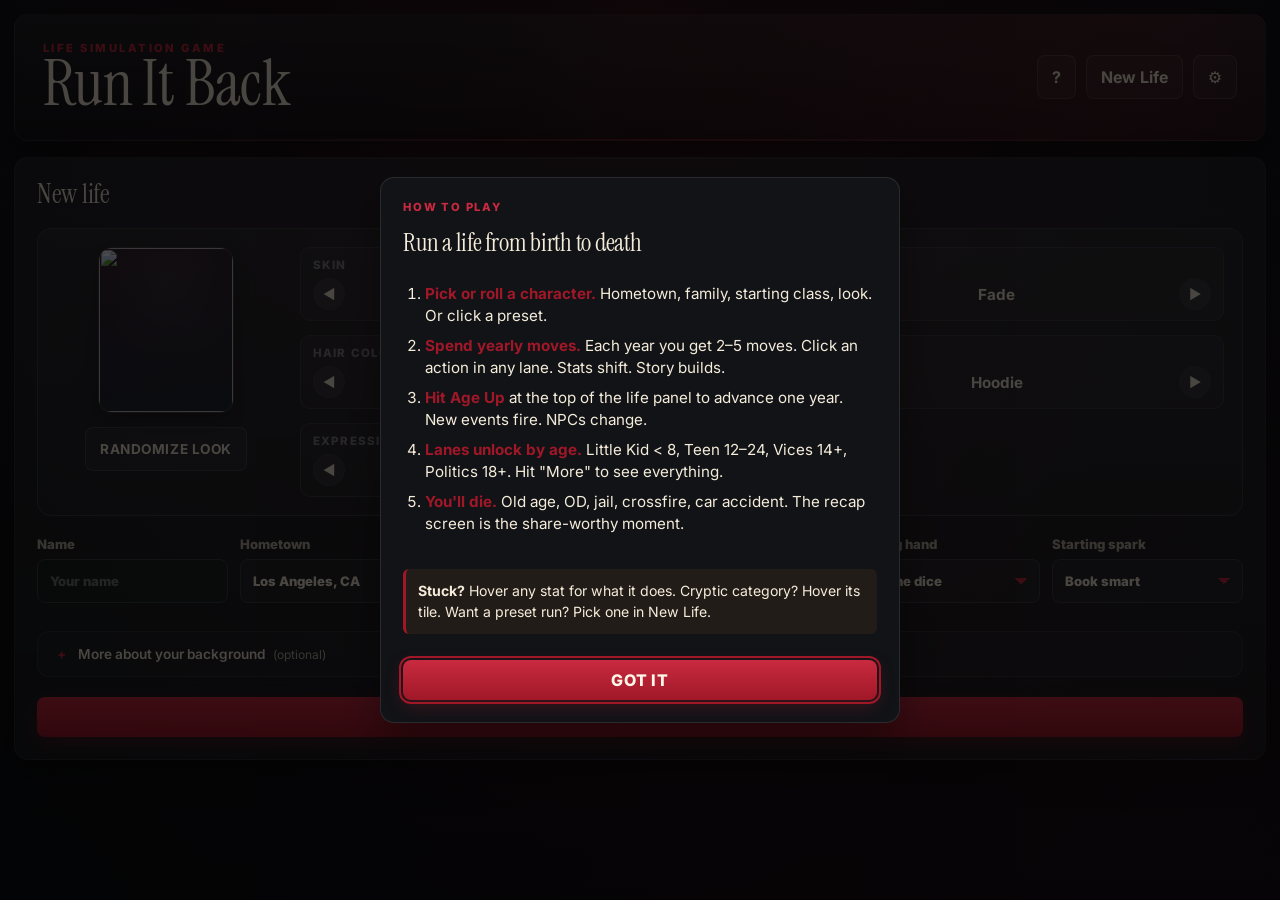
==== commit 0474f071: "feat: 22 more hometowns + custom-spot search + Napa Valley w/ labor reality 22 new origins added (fu" ====
--- a/index.html
+++ b/index.html
@@ -128,27 +128,49 @@
           <label>
             Hometown
             <select id="homeInput">
-              <optgroup label="USA">
+              <optgroup label="USA — West">
                 <option>Los Angeles, CA</option>
                 <option>Hollywood, Los Angeles</option>
                 <option>Compton, CA</option>
-                <option>New York City, NY</option>
-                <option>Brooklyn, NY</option>
-                <option>The Bronx, NY</option>
-                <option>Chicago, IL</option>
-                <option>South Side, Chicago</option>
-                <option>Atlanta, GA</option>
-                <option>Miami, FL</option>
-                <option>Houston, TX</option>
-                <option>Nashville, TN</option>
-                <option>Hermitage, Nashville</option>
-                <option>Las Vegas, NV</option>
                 <option>Skid Row, Los Angeles</option>
+                <option>San Diego, CA</option>
                 <option>Oakland, CA</option>
                 <option>San Francisco, CA</option>
                 <option>Berkeley, CA</option>
                 <option>San Jose, CA</option>
+                <option>Sacramento, CA</option>
                 <option>Vacaville, CA</option>
+                <option>Napa Valley, CA</option>
+                <option>Las Vegas, NV</option>
+                <option>Phoenix, AZ</option>
+                <option>Denver, CO</option>
+                <option>Seattle, WA</option>
+                <option>Portland, OR</option>
+                <option>Honolulu, HI</option>
+              </optgroup>
+              <optgroup label="USA — Northeast">
+                <option>New York City, NY</option>
+                <option>Brooklyn, NY</option>
+                <option>The Bronx, NY</option>
+                <option>Newark, NJ</option>
+                <option>Philadelphia, PA</option>
+                <option>Boston, MA</option>
+                <option>Washington, D.C.</option>
+                <option>Baltimore, MD</option>
+              </optgroup>
+              <optgroup label="USA — Midwest & South">
+                <option>Chicago, IL</option>
+                <option>South Side, Chicago</option>
+                <option>Detroit, MI</option>
+                <option>Atlanta, GA</option>
+                <option>Miami, FL</option>
+                <option>Houston, TX</option>
+                <option>Dallas, TX</option>
+                <option>Austin, TX</option>
+                <option>Memphis, TN</option>
+                <option>New Orleans, LA</option>
+                <option>Nashville, TN</option>
+                <option>Hermitage, Nashville</option>
               </optgroup>
               <optgroup label="Latin America">
                 <option>Mexico City, Mexico</option>
@@ -158,13 +180,22 @@
               <optgroup label="Europe">
                 <option>London, UK</option>
                 <option>Paris, France</option>
+                <option>Dublin, Ireland</option>
+                <option>Berlin, Germany</option>
               </optgroup>
-              <optgroup label="Asia & Middle East">
+              <optgroup label="Asia, Africa, Oceania">
                 <option>Tokyo, Japan</option>
                 <option>Seoul, South Korea</option>
                 <option>Dubai, UAE</option>
+                <option>Mumbai, India</option>
+                <option>Lagos, Nigeria</option>
+                <option>Sydney, Australia</option>
               </optgroup>
             </select>
+          </label>
+          <label>
+            Or type any spot
+            <input id="customSpotInput" maxlength="40" placeholder="Stockton, CA · Boise · wherever" autocomplete="off" />
           </label>
           <label>
             Identity
--- a/styles.css
+++ b/styles.css
@@ -59,6 +59,7 @@
 body[data-location="berkeley-ca"]         { --loc-tint: rgba(140, 100, 150, 0.28); --loc-tint-2: rgba(110, 80, 140, 0.14); --loc-bottom: #0a0810; }
 body[data-location="san-jose-ca"]         { --loc-tint: rgba(210, 160, 90, 0.26);  --loc-tint-2: rgba(180, 130, 70, 0.14); --loc-bottom: #0c0a07; }
 body[data-location="vacaville-ca"]        { --loc-tint: rgba(190, 150, 70, 0.28);  --loc-tint-2: rgba(160, 120, 60, 0.14); --loc-bottom: #0d0a06; }
+body[data-location="napa-valley-ca"]      { --loc-tint: rgba(150, 70, 60, 0.30);   --loc-tint-2: rgba(120, 100, 50, 0.16); --loc-bottom: #0c0606; }
 
 /* NYC family — concrete blue */
 body[data-location="new-york-city-ny"]    { --loc-tint: rgba(90, 110, 140, 0.30); --loc-tint-2: rgba(70, 90, 130, 0.14); --loc-bottom: #06080c; }
@@ -4607,3 +4608,93 @@
   font-size: 0.78rem;
   width: 100%;
 }
+
+/* Achievement toast */
+.achievement-toast-host {
+  position: fixed;
+  top: 14px;
+  right: 14px;
+  z-index: 200;
+  display: flex;
+  flex-direction: column;
+  gap: 8px;
+  pointer-events: none;
+}
+.achievement-toast {
+  display: flex;
+  align-items: center;
+  gap: 12px;
+  padding: 14px 18px;
+  background: linear-gradient(180deg, rgba(217, 165, 49, 0.95), rgba(180, 132, 24, 0.92));
+  border: 1px solid rgba(255, 220, 140, 0.65);
+  border-radius: 12px;
+  color: #1a1410;
+  font-family: Inter, sans-serif;
+  box-shadow: 0 16px 48px rgba(0, 0, 0, 0.55);
+  min-width: 240px;
+  max-width: 360px;
+  transform: translateX(120%);
+  opacity: 0;
+  transition: transform 380ms cubic-bezier(0.2, 0.6, 0.2, 1), opacity 380ms ease;
+}
+.achievement-toast--in { transform: translateX(0); opacity: 1; }
+.achievement-toast--out { transform: translateX(120%); opacity: 0; }
+.achievement-toast-mark {
+  font-size: 1.6rem;
+  font-weight: 800;
+  color: #1a1410;
+}
+.achievement-toast-body { display: flex; flex-direction: column; gap: 2px; }
+.achievement-toast-kicker {
+  font-size: 0.6rem;
+  font-weight: 800;
+  letter-spacing: 0.18em;
+  text-transform: uppercase;
+  opacity: 0.7;
+}
+.achievement-toast strong {
+  font-size: 0.95rem;
+  font-weight: 700;
+}
+
+/* Chain badges */
+.chain-badges {
+  margin-top: 12px;
+  padding: 10px 12px;
+  background: rgba(79, 126, 199, 0.05);
+  border: 1px solid rgba(79, 126, 199, 0.2);
+  border-radius: 10px;
+}
+.chain-badges-kicker {
+  font-size: 0.62rem;
+  font-weight: 700;
+  letter-spacing: 0.14em;
+  text-transform: uppercase;
+  color: #93b3df;
+  margin: 0 0 8px;
+}
+.chain-badge-list {
+  display: flex;
+  flex-wrap: wrap;
+  gap: 6px;
+}
+.chain-badge {
+  display: flex;
+  align-items: center;
+  gap: 6px;
+  padding: 4px 10px;
+  background: rgba(79, 126, 199, 0.12);
+  border: 1px solid rgba(79, 126, 199, 0.3);
+  border-radius: 999px;
+  font-family: Inter, sans-serif;
+  font-size: 0.7rem;
+}
+.chain-badge strong {
+  color: #fffdf5;
+  font-weight: 700;
+}
+.chain-badge span {
+  color: #93b3df;
+  font-style: italic;
+  font-size: 0.66rem;
+}
